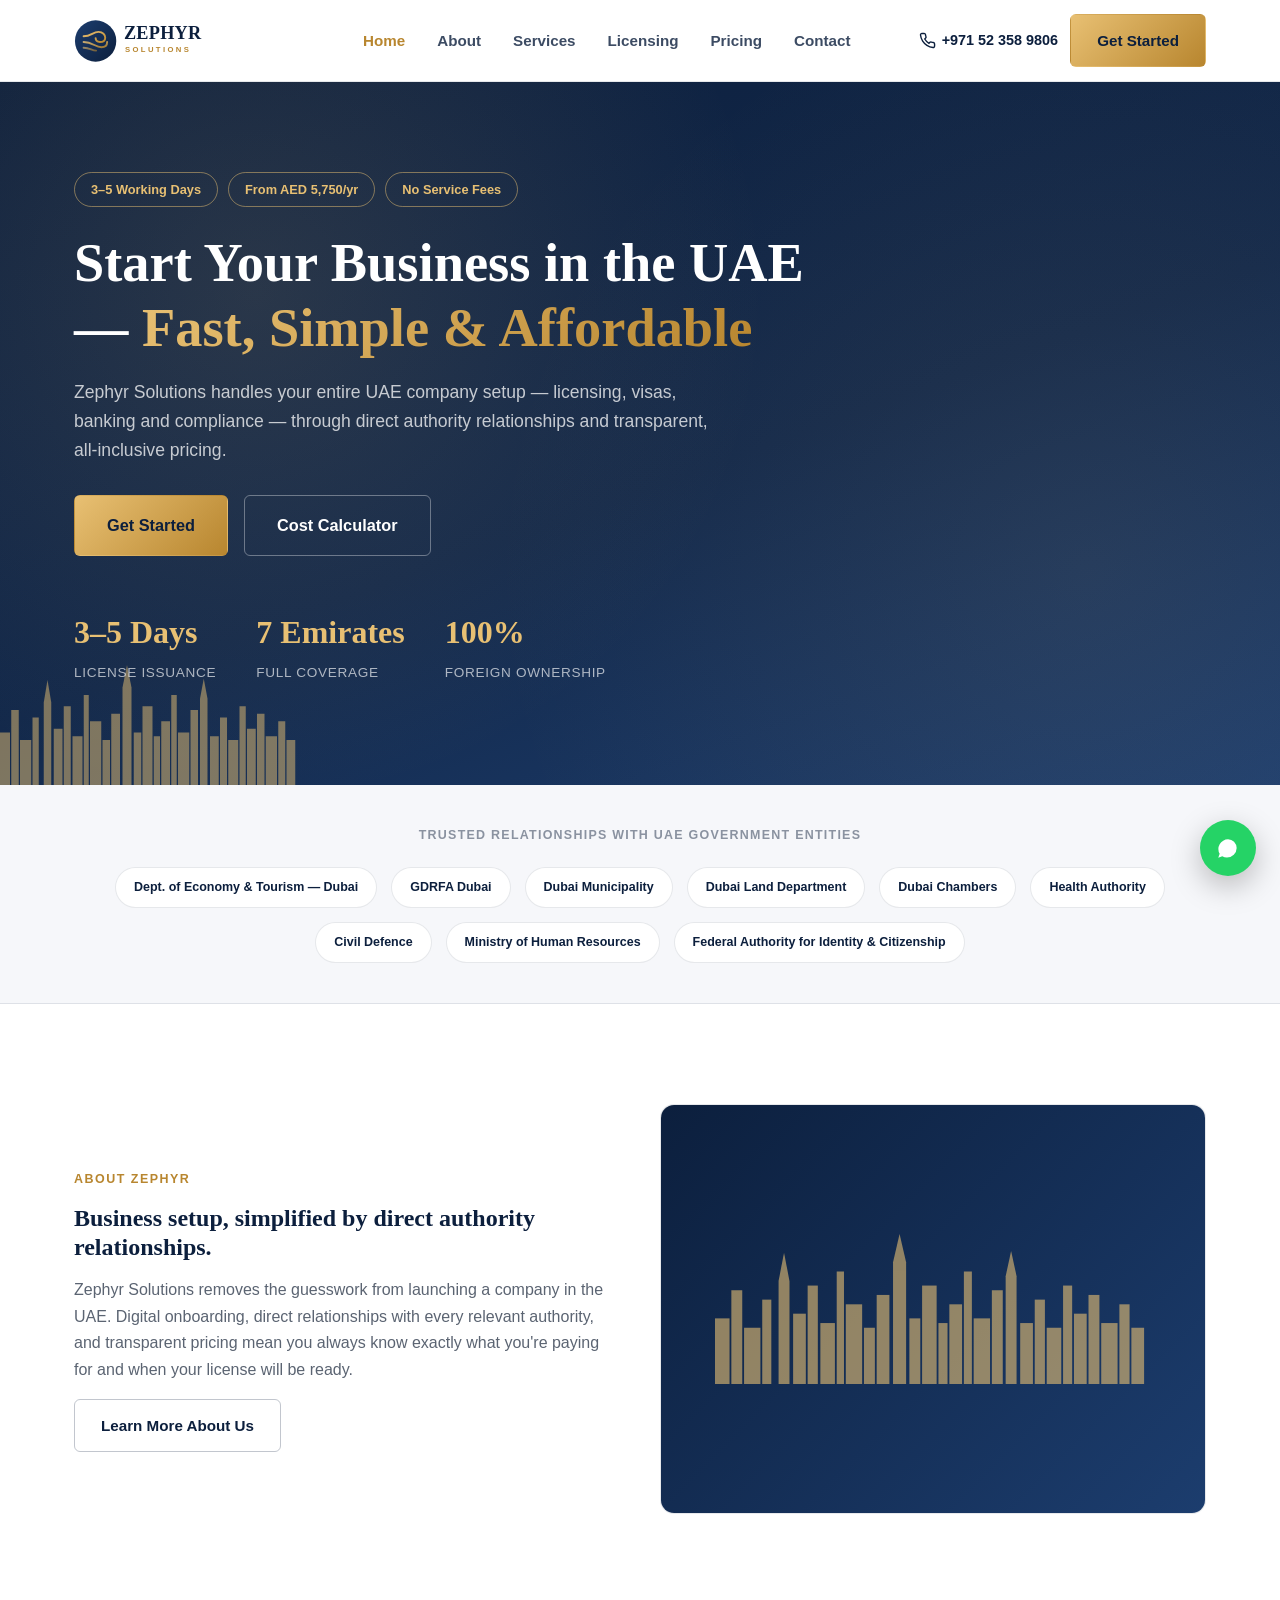
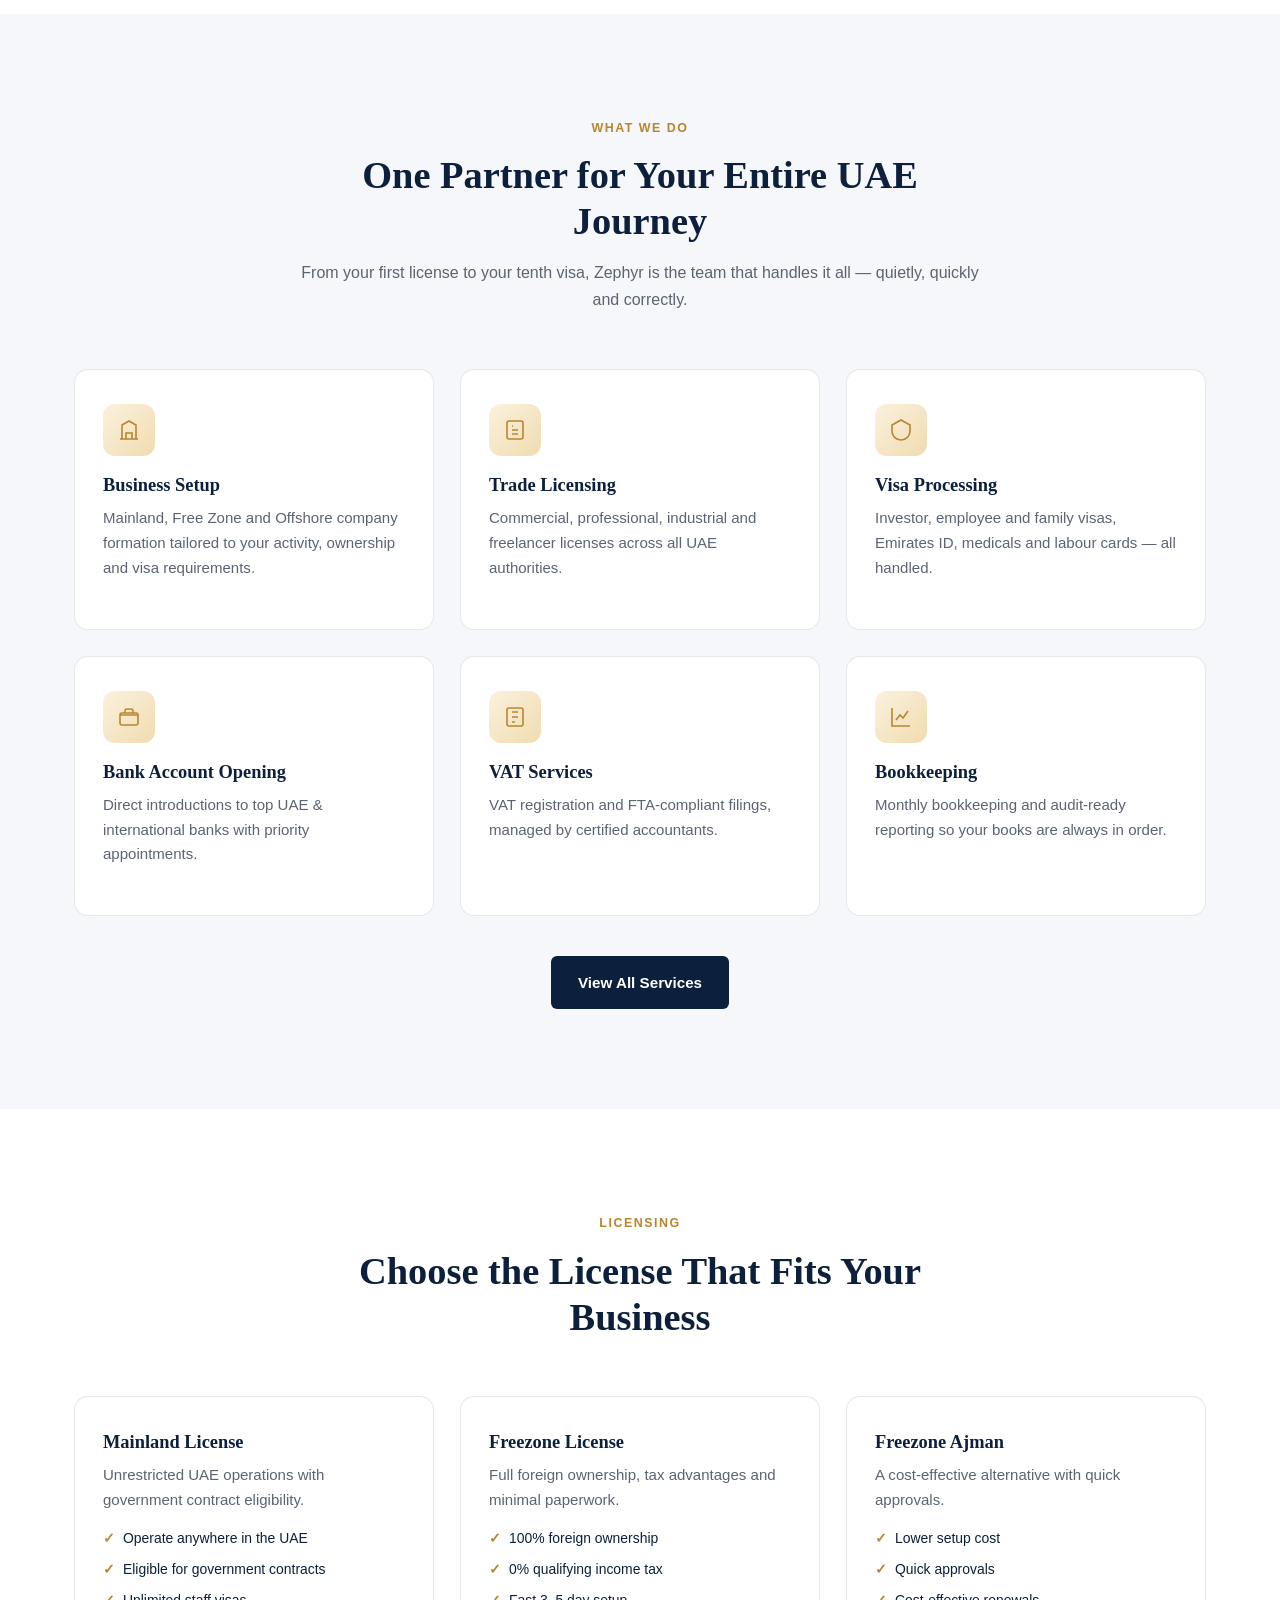
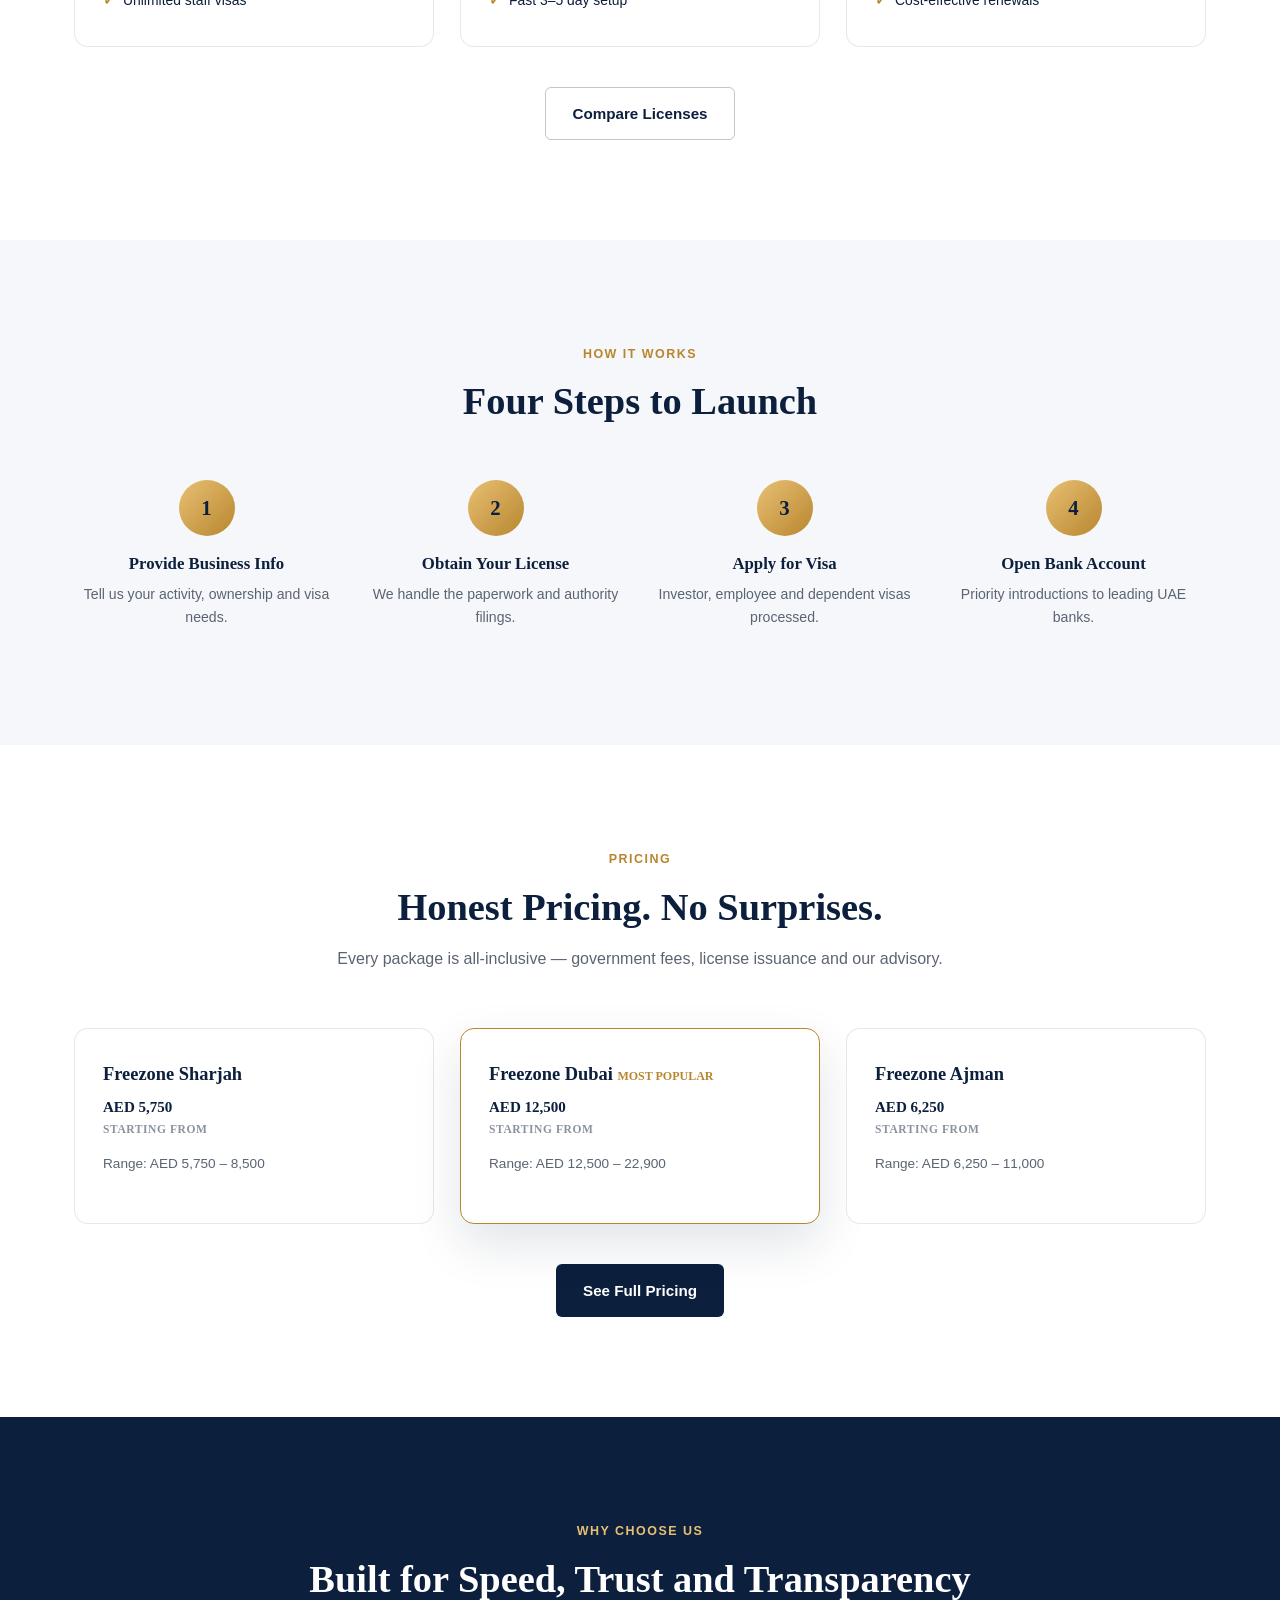
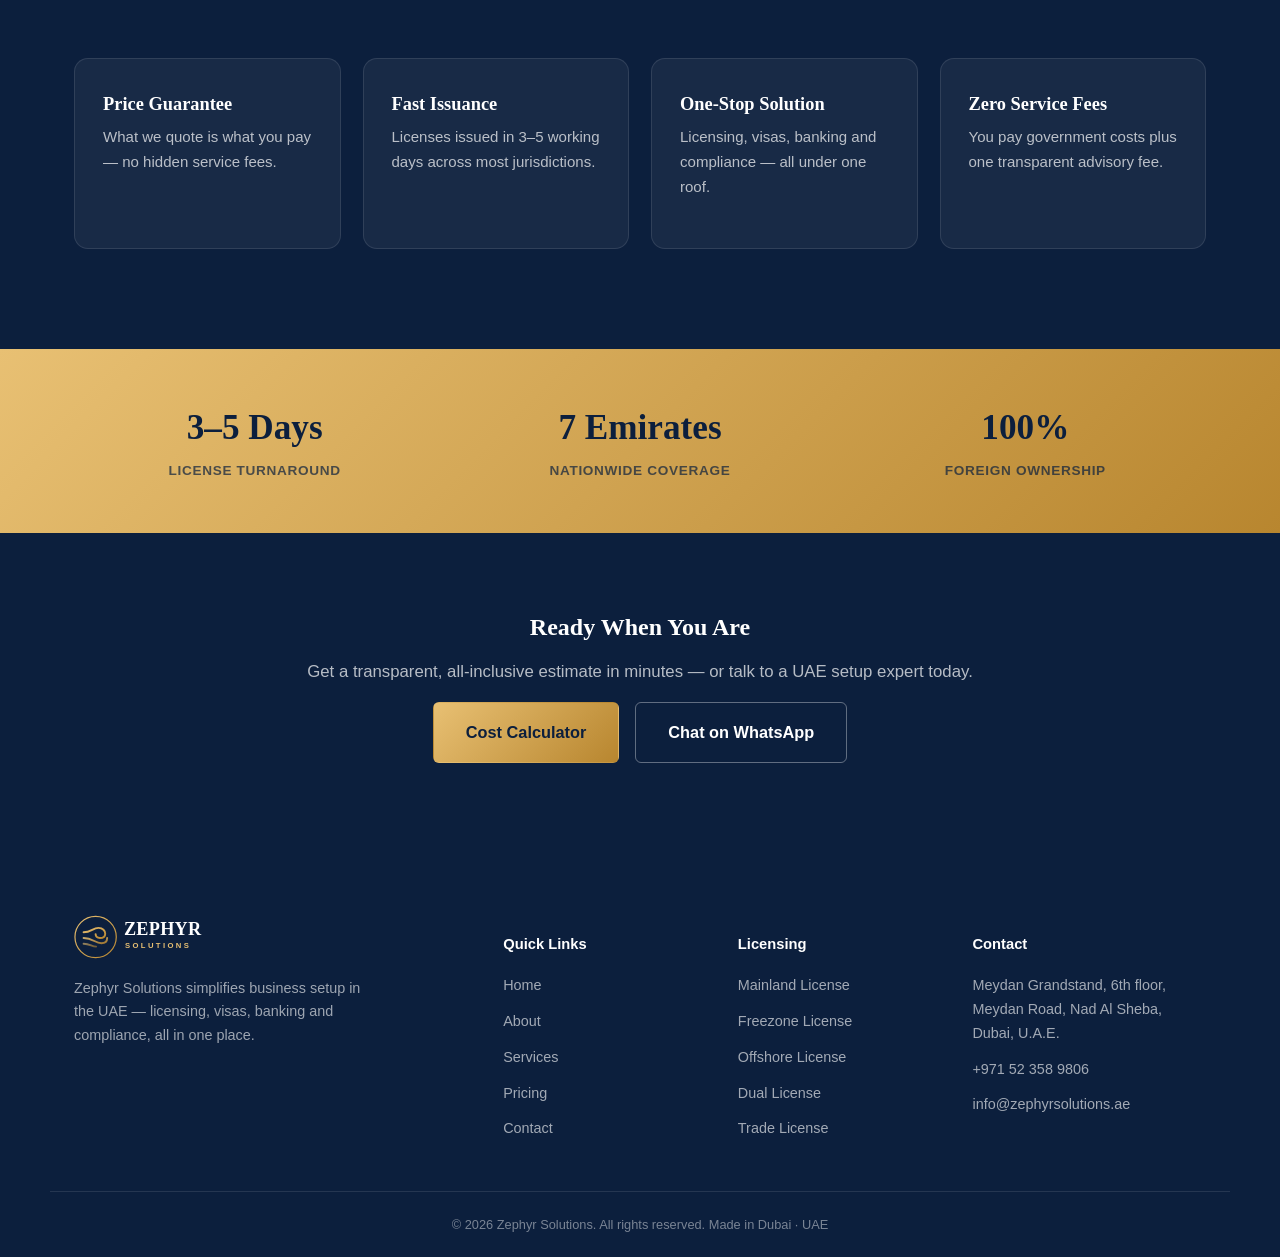
==== index.html @ b90a2574 "Initial Zephyr Solutions site" ====
<!DOCTYPE html>
<html lang="en">
<head>
<meta charset="UTF-8">
<meta name="viewport" content="width=device-width, initial-scale=1.0">
<title>Zephyr Solutions | Start Your Business in the UAE</title>
<meta name="description" content="Start your business in the UAE with Zephyr Solutions. Company formation, licensing, visas, banking and compliance — fast, transparent and fully managed.">
<link rel="icon" type="image/svg+xml" href="assets/img/icon-mark.svg">
<link rel="stylesheet" href="css/style.css">
</head>
<body>

<header class="site-header" id="header">
  <div class="container header-inner">
    <a href="index.html" class="brand"><img src="assets/img/logo-horizontal.svg" alt="Zephyr Solutions" class="brand-logo"></a>
    <nav class="main-nav" id="mainNav">
      <a href="index.html" class="active">Home</a>
      <a href="about.html">About</a>
      <a href="services.html">Services</a>
      <a href="licensing.html">Licensing</a>
      <a href="pricing.html">Pricing</a>
      <a href="contact.html">Contact</a>
    </nav>
    <div class="header-actions">
      <a href="tel:+971523589806" class="header-call">
        <svg viewBox="0 0 24 24" fill="none" stroke="currentColor" stroke-width="2"><path d="M22 16.92v3a2 2 0 0 1-2.18 2 19.79 19.79 0 0 1-8.63-3.07 19.5 19.5 0 0 1-6-6 19.79 19.79 0 0 1-3.07-8.67A2 2 0 0 1 4.11 2h3a2 2 0 0 1 2 1.72c.127.96.361 1.903.7 2.81a2 2 0 0 1-.45 2.11L8.09 9.91a16 16 0 0 0 6 6l1.27-1.27a2 2 0 0 1 2.11-.45c.907.339 1.85.573 2.81.7A2 2 0 0 1 22 16.92z"/></svg>
        <span>+971 52 358 9806</span>
      </a>
      <a href="contact.html" class="btn btn-gold">Get Started</a>
      <button class="nav-toggle" id="navToggle" aria-label="Toggle menu" aria-expanded="false"><span></span><span></span><span></span></button>
    </div>
  </div>
</header>

<main>
  <!-- HERO -->
  <section class="page-hero">
    <img src="assets/img/skyline.svg" class="skyline" alt="">
    <div class="container hero-inner">
      <div class="hero-badges">
        <span class="pill">3–5 Working Days</span>
        <span class="pill">From AED 5,750/yr</span>
        <span class="pill">No Service Fees</span>
      </div>
      <h1>Start Your Business in the UAE — <span class="accent-text">Fast, Simple &amp; Affordable</span></h1>
      <p class="hero-sub">Zephyr Solutions handles your entire UAE company setup — licensing, visas, banking and compliance — through direct authority relationships and transparent, all-inclusive pricing.</p>
      <div class="hero-cta">
        <a href="contact.html" class="btn btn-gold btn-lg">Get Started</a>
        <a href="pricing.html" class="btn btn-outline-light btn-lg">Cost Calculator</a>
      </div>
      <div class="hero-stats">
        <div class="hero-stat"><strong>3–5 Days</strong><span>License Issuance</span></div>
        <div class="hero-stat"><strong>7 Emirates</strong><span>Full Coverage</span></div>
        <div class="hero-stat"><strong>100%</strong><span>Foreign Ownership</span></div>
      </div>
    </div>
  </section>

  <!-- PARTNER STRIP -->
  <section class="partner-strip">
    <div class="container">
      <p class="strip-label">Trusted relationships with UAE government entities</p>
      <div class="partner-grid">
        <span class="partner-badge">Dept. of Economy &amp; Tourism — Dubai</span>
        <span class="partner-badge">GDRFA Dubai</span>
        <span class="partner-badge">Dubai Municipality</span>
        <span class="partner-badge">Dubai Land Department</span>
        <span class="partner-badge">Dubai Chambers</span>
        <span class="partner-badge">Health Authority</span>
        <span class="partner-badge">Civil Defence</span>
        <span class="partner-badge">Ministry of Human Resources</span>
        <span class="partner-badge">Federal Authority for Identity &amp; Citizenship</span>
      </div>
    </div>
  </section>

  <!-- ABOUT TEASER -->
  <section class="section">
    <div class="container grid-2">
      <div class="reveal">
        <span class="eyebrow">About Zephyr</span>
        <h2>Business setup, simplified by direct authority relationships.</h2>
        <p>Zephyr Solutions removes the guesswork from launching a company in the UAE. Digital onboarding, direct relationships with every relevant authority, and transparent pricing mean you always know exactly what you're paying for and when your license will be ready.</p>
        <a href="about.html" class="btn btn-outline">Learn More About Us</a>
      </div>
      <div class="reveal">
        <div class="card" style="padding:0; overflow:hidden;">
          <div style="aspect-ratio:4/3; background:linear-gradient(135deg, var(--navy), var(--navy-light)); display:flex; align-items:center; justify-content:center;">
            <img src="assets/img/skyline.svg" alt="" style="width:80%; opacity:0.6;">
          </div>
        </div>
      </div>
    </div>
  </section>

  <!-- SERVICES TEASER -->
  <section class="section section--tint">
    <div class="container">
      <div class="section-head">
        <span class="eyebrow">What We Do</span>
        <h2>One Partner for Your Entire UAE Journey</h2>
        <p>From your first license to your tenth visa, Zephyr is the team that handles it all — quietly, quickly and correctly.</p>
      </div>
      <div class="grid-3">
        <div class="card reveal">
          <div class="card-icon"><svg viewBox="0 0 24 24" fill="none" stroke="currentColor" stroke-width="1.6"><path d="M3 21h18M5 21V7l7-4 7 4v14M9 21v-6h6v6"/></svg></div>
          <h3>Business Setup</h3>
          <p>Mainland, Free Zone and Offshore company formation tailored to your activity, ownership and visa requirements.</p>
        </div>
        <div class="card reveal">
          <div class="card-icon"><svg viewBox="0 0 24 24" fill="none" stroke="currentColor" stroke-width="1.6"><path d="M9 12h6M9 16h6M9 8h1"/><rect x="4" y="3" width="16" height="18" rx="2"/></svg></div>
          <h3>Trade Licensing</h3>
          <p>Commercial, professional, industrial and freelancer licenses across all UAE authorities.</p>
        </div>
        <div class="card reveal">
          <div class="card-icon"><svg viewBox="0 0 24 24" fill="none" stroke="currentColor" stroke-width="1.6"><path d="M12 2 3 7v6c0 5 4 9 9 9s9-4 9-9V7Z"/></svg></div>
          <h3>Visa Processing</h3>
          <p>Investor, employee and family visas, Emirates ID, medicals and labour cards — all handled.</p>
        </div>
        <div class="card reveal">
          <div class="card-icon"><svg viewBox="0 0 24 24" fill="none" stroke="currentColor" stroke-width="1.6"><rect x="3" y="8" width="18" height="12" rx="2"/><path d="M3 10h18M8 8V6a2 2 0 0 1 2-2h4a2 2 0 0 1 2 2v2"/></svg></div>
          <h3>Bank Account Opening</h3>
          <p>Direct introductions to top UAE &amp; international banks with priority appointments.</p>
        </div>
        <div class="card reveal">
          <div class="card-icon"><svg viewBox="0 0 24 24" fill="none" stroke="currentColor" stroke-width="1.6"><path d="M9 7h6M9 12h6M9 17h3"/><rect x="4" y="3" width="16" height="18" rx="2"/></svg></div>
          <h3>VAT Services</h3>
          <p>VAT registration and FTA-compliant filings, managed by certified accountants.</p>
        </div>
        <div class="card reveal">
          <div class="card-icon"><svg viewBox="0 0 24 24" fill="none" stroke="currentColor" stroke-width="1.6"><path d="M3 3v18h18M7 15l4-5 3 3 5-7"/></svg></div>
          <h3>Bookkeeping</h3>
          <p>Monthly bookkeeping and audit-ready reporting so your books are always in order.</p>
        </div>
      </div>
      <div style="text-align:center; margin-top:40px;">
        <a href="services.html" class="btn btn-primary">View All Services</a>
      </div>
    </div>
  </section>

  <!-- LICENSING TEASER -->
  <section class="section">
    <div class="container">
      <div class="section-head">
        <span class="eyebrow">Licensing</span>
        <h2>Choose the License That Fits Your Business</h2>
      </div>
      <div class="grid-3">
        <div class="card reveal">
          <h3>Mainland License</h3>
          <p>Unrestricted UAE operations with government contract eligibility.</p>
          <ul>
            <li>Operate anywhere in the UAE</li>
            <li>Eligible for government contracts</li>
            <li>Unlimited staff visas</li>
          </ul>
        </div>
        <div class="card reveal">
          <h3>Freezone License</h3>
          <p>Full foreign ownership, tax advantages and minimal paperwork.</p>
          <ul>
            <li>100% foreign ownership</li>
            <li>0% qualifying income tax</li>
            <li>Fast 3–5 day setup</li>
          </ul>
        </div>
        <div class="card reveal">
          <h3>Freezone Ajman</h3>
          <p>A cost-effective alternative with quick approvals.</p>
          <ul>
            <li>Lower setup cost</li>
            <li>Quick approvals</li>
            <li>Cost-effective renewals</li>
          </ul>
        </div>
      </div>
      <div style="text-align:center; margin-top:40px;">
        <a href="licensing.html" class="btn btn-outline">Compare Licenses</a>
      </div>
    </div>
  </section>

  <!-- PROCESS -->
  <section class="section section--tint">
    <div class="container">
      <div class="section-head">
        <span class="eyebrow">How It Works</span>
        <h2>Four Steps to Launch</h2>
      </div>
      <div class="steps">
        <div class="step reveal">
          <div class="step-num">1</div>
          <h3>Provide Business Info</h3>
          <p>Tell us your activity, ownership and visa needs.</p>
        </div>
        <div class="step reveal">
          <div class="step-num">2</div>
          <h3>Obtain Your License</h3>
          <p>We handle the paperwork and authority filings.</p>
        </div>
        <div class="step reveal">
          <div class="step-num">3</div>
          <h3>Apply for Visa</h3>
          <p>Investor, employee and dependent visas processed.</p>
        </div>
        <div class="step reveal">
          <div class="step-num">4</div>
          <h3>Open Bank Account</h3>
          <p>Priority introductions to leading UAE banks.</p>
        </div>
      </div>
    </div>
  </section>

  <!-- PRICING TEASER -->
  <section class="section">
    <div class="container">
      <div class="section-head">
        <span class="eyebrow">Pricing</span>
        <h2>Honest Pricing. No Surprises.</h2>
        <p>Every package is all-inclusive — government fees, license issuance and our advisory.</p>
      </div>
      <div class="grid-3">
        <div class="card reveal">
          <h3>Freezone Sharjah</h3>
          <p class="price">AED 5,750<span>Starting From</span></p>
          <p style="font-size:0.85rem;">Range: AED 5,750 – 8,500</p>
        </div>
        <div class="card reveal" style="border-color: var(--gold); box-shadow: var(--shadow);">
          <h3>Freezone Dubai <span style="color:var(--gold); font-size:0.75rem; font-weight:800;">MOST POPULAR</span></h3>
          <p class="price">AED 12,500<span>Starting From</span></p>
          <p style="font-size:0.85rem;">Range: AED 12,500 – 22,900</p>
        </div>
        <div class="card reveal">
          <h3>Freezone Ajman</h3>
          <p class="price">AED 6,250<span>Starting From</span></p>
          <p style="font-size:0.85rem;">Range: AED 6,250 – 11,000</p>
        </div>
      </div>
      <div style="text-align:center; margin-top:40px;">
        <a href="pricing.html" class="btn btn-primary">See Full Pricing</a>
      </div>
    </div>
  </section>

  <!-- WHY CHOOSE US -->
  <section class="section section--navy">
    <div class="container">
      <div class="section-head">
        <span class="eyebrow">Why Choose Us</span>
        <h2>Built for Speed, Trust and Transparency</h2>
      </div>
      <div class="grid-4">
        <div class="card reveal" style="background: rgba(255,255,255,0.05); border-color: rgba(255,255,255,0.1);">
          <h3 style="color:#fff;">Price Guarantee</h3>
          <p>What we quote is what you pay — no hidden service fees.</p>
        </div>
        <div class="card reveal" style="background: rgba(255,255,255,0.05); border-color: rgba(255,255,255,0.1);">
          <h3 style="color:#fff;">Fast Issuance</h3>
          <p>Licenses issued in 3–5 working days across most jurisdictions.</p>
        </div>
        <div class="card reveal" style="background: rgba(255,255,255,0.05); border-color: rgba(255,255,255,0.1);">
          <h3 style="color:#fff;">One-Stop Solution</h3>
          <p>Licensing, visas, banking and compliance — all under one roof.</p>
        </div>
        <div class="card reveal" style="background: rgba(255,255,255,0.05); border-color: rgba(255,255,255,0.1);">
          <h3 style="color:#fff;">Zero Service Fees</h3>
          <p>You pay government costs plus one transparent advisory fee.</p>
        </div>
      </div>
    </div>
  </section>

  <!-- STATS BANNER -->
  <section class="stats-banner">
    <div class="container stats-grid">
      <div><strong>3–5 Days</strong><span>License Turnaround</span></div>
      <div><strong>7 Emirates</strong><span>Nationwide Coverage</span></div>
      <div><strong>100%</strong><span>Foreign Ownership</span></div>
    </div>
  </section>

  <!-- CTA -->
  <section class="cta-banner">
    <div class="container reveal">
      <h2>Ready When You Are</h2>
      <p>Get a transparent, all-inclusive estimate in minutes — or talk to a UAE setup expert today.</p>
      <div class="hero-cta">
        <a href="pricing.html" class="btn btn-gold btn-lg">Cost Calculator</a>
        <a href="https://wa.me/971523589806" target="_blank" rel="noopener" class="btn btn-outline-light btn-lg">Chat on WhatsApp</a>
      </div>
    </div>
  </section>
</main>

<footer class="site-footer">
  <div class="container footer-grid">
    <div class="footer-brand">
      <img src="assets/img/logo-horizontal-light.svg" alt="Zephyr Solutions" class="brand-logo">
      <p>Zephyr Solutions simplifies business setup in the UAE — licensing, visas, banking and compliance, all in one place.</p>
    </div>
    <div class="footer-links">
      <h4>Quick Links</h4>
      <a href="index.html">Home</a>
      <a href="about.html">About</a>
      <a href="services.html">Services</a>
      <a href="pricing.html">Pricing</a>
      <a href="contact.html">Contact</a>
    </div>
    <div class="footer-licensing">
      <h4>Licensing</h4>
      <a href="licensing.html">Mainland License</a>
      <a href="licensing.html">Freezone License</a>
      <a href="licensing.html">Offshore License</a>
      <a href="licensing.html">Dual License</a>
      <a href="licensing.html">Trade License</a>
    </div>
    <div class="footer-contact">
      <h4>Contact</h4>
      <span>Meydan Grandstand, 6th floor, Meydan Road, Nad Al Sheba, Dubai, U.A.E.</span>
      <a href="tel:+971523589806">+971 52 358 9806</a>
      <a href="mailto:info@zephyrsolutions.ae">info@zephyrsolutions.ae</a>
    </div>
  </div>
  <div class="container footer-bottom">
    <span>&copy; <span id="year"></span> Zephyr Solutions. All rights reserved. Made in Dubai · UAE</span>
  </div>
</footer>

<a href="https://wa.me/971523589806" target="_blank" rel="noopener" class="whatsapp-fab" aria-label="Chat on WhatsApp">
  <svg width="26" height="26" viewBox="0 0 24 24" fill="currentColor"><path d="M17.6 6.32A8.86 8.86 0 0 0 12.05 4a8.94 8.94 0 0 0-7.75 13.4L3 21l3.72-1.28a8.9 8.9 0 0 0 4.32 1.1h.01A8.94 8.94 0 0 0 20 12.02a8.86 8.86 0 0 0-2.4-5.7Z"/></svg>
</a>

<script src="js/main.js"></script>
</body>
</html>
---- css/style.css ----
/* ===================== VARIABLES ===================== */
:root {
  --navy: #0c1f3d;
  --navy-2: #13294b;
  --navy-light: #1c3d6e;
  --white: #ffffff;
  --off-white: #f6f7fa;
  --grey: #5b6472;
  --grey-light: #8a92a0;
  --gold: #b8862f;
  --gold-light: #e8c073;
  --gold-grad: linear-gradient(135deg, var(--gold-light), var(--gold));
  --border: rgba(12,31,61,0.1);
  --radius: 14px;
  --radius-sm: 8px;
  --shadow: 0 20px 50px rgba(12,31,61,0.12);
  --container: 1180px;
  --font-head: Georgia, 'Times New Roman', serif;
  --font-body: 'Segoe UI', Arial, sans-serif;
}

* { box-sizing: border-box; }
html { scroll-behavior: smooth; }
body {
  margin: 0;
  background: var(--white);
  color: var(--navy);
  font-family: var(--font-body);
  line-height: 1.65;
  -webkit-font-smoothing: antialiased;
}
img { max-width: 100%; display: block; }
a { text-decoration: none; color: inherit; }
ul { list-style: none; margin: 0; padding: 0; }
h1, h2, h3 { font-family: var(--font-head); font-weight: 700; line-height: 1.2; margin: 0 0 16px; color: var(--navy); }
p { margin: 0 0 16px; color: var(--grey); }

.container { max-width: var(--container); margin: 0 auto; padding: 0 24px; }

/* ===================== BUTTONS ===================== */
.btn {
  display: inline-flex; align-items: center; gap: 8px; justify-content: center;
  padding: 13px 26px; border-radius: 6px; font-weight: 700; font-size: 0.95rem;
  border: 1px solid transparent; cursor: pointer;
  transition: transform 0.2s ease, box-shadow 0.2s ease, background 0.2s ease, color 0.2s ease;
  white-space: nowrap;
}
.btn-primary { background: var(--navy); color: var(--white); }
.btn-primary:hover { background: var(--navy-light); transform: translateY(-2px); box-shadow: 0 10px 24px rgba(12,31,61,0.3); }
.btn-gold { background: var(--gold-grad); color: var(--navy); }
.btn-gold:hover { transform: translateY(-2px); box-shadow: 0 10px 24px rgba(184,134,47,0.35); }
.btn-outline { background: transparent; color: var(--navy); border-color: rgba(12,31,61,0.25); }
.btn-outline:hover { border-color: var(--navy); transform: translateY(-2px); }
.btn-outline-light { background: transparent; color: var(--white); border-color: rgba(255,255,255,0.35); }
.btn-outline-light:hover { border-color: var(--gold-light); color: var(--gold-light); }
.btn-lg { padding: 16px 32px; font-size: 1.02rem; }
.btn-block { width: 100%; }

/* ===================== HEADER ===================== */
.site-header {
  position: sticky; top: 0; z-index: 100;
  background: rgba(255,255,255,0.96);
  backdrop-filter: blur(10px);
  border-bottom: 1px solid var(--border);
}
.header-inner { display: flex; align-items: center; justify-content: space-between; padding: 14px 24px; gap: 20px; }
.brand-logo { height: 48px; width: auto; }
.main-nav { display: flex; gap: 28px; flex: 1; justify-content: center; }
.main-nav a { color: var(--navy); font-weight: 600; font-size: 0.95rem; opacity: 0.8; padding: 6px 2px; }
.main-nav a:hover, .main-nav a.active { opacity: 1; color: var(--gold); }
.header-actions { display: flex; align-items: center; gap: 12px; }
.header-call { color: var(--navy); font-weight: 700; font-size: 0.9rem; display: flex; align-items: center; gap: 6px; }
.header-call svg { width: 17px; height: 17px; }

.nav-toggle {
  display: none; flex-direction: column; justify-content: center; gap: 5px;
  width: 40px; height: 40px; background: transparent; border: 1px solid rgba(12,31,61,0.2);
  border-radius: 8px; cursor: pointer;
}
.nav-toggle span { display: block; width: 18px; height: 2px; margin: 0 auto; background: var(--navy); transition: transform 0.25s ease, opacity 0.25s ease; }
.nav-toggle.open span:nth-child(1) { transform: translateY(7px) rotate(45deg); }
.nav-toggle.open span:nth-child(2) { opacity: 0; }
.nav-toggle.open span:nth-child(3) { transform: translateY(-7px) rotate(-45deg); }

/* ===================== HERO ===================== */
.page-hero {
  position: relative;
  background: linear-gradient(160deg, var(--navy) 0%, var(--navy-2) 55%, var(--navy-light) 100%);
  color: var(--white);
  overflow: hidden;
  padding: 90px 0 100px;
}
.page-hero::before {
  content: "";
  position: absolute; inset: 0;
  background-image: radial-gradient(circle at 20% 30%, rgba(232,192,115,0.12), transparent 45%),
                     radial-gradient(circle at 85% 70%, rgba(232,192,115,0.08), transparent 50%);
}
.skyline { position: absolute; bottom: 0; left: 0; right: 0; height: 120px; opacity: 0.5; z-index: 1; }
.hero-inner { position: relative; z-index: 2; }
.hero-badges { display: flex; gap: 10px; flex-wrap: wrap; margin-bottom: 24px; }
.pill { border: 1px solid rgba(232,192,115,0.5); color: var(--gold-light); padding: 6px 16px; border-radius: 999px; font-size: 0.8rem; font-weight: 700; }
.page-hero h1 { color: var(--white); font-size: clamp(2.2rem, 4.5vw, 3.4rem); max-width: 780px; }
.accent-text { background: var(--gold-grad); -webkit-background-clip: text; background-clip: text; color: transparent; }
.hero-sub { color: rgba(255,255,255,0.75); font-size: 1.1rem; max-width: 640px; margin-bottom: 30px; }
.hero-cta { display: flex; gap: 16px; flex-wrap: wrap; }
.hero-stats { display: flex; gap: 40px; margin-top: 50px; flex-wrap: wrap; }
.hero-stat strong { display: block; font-family: var(--font-head); font-size: 2rem; color: var(--gold-light); }
.hero-stat span { color: rgba(255,255,255,0.65); font-size: 0.85rem; text-transform: uppercase; letter-spacing: 0.05em; }
.page-hero.compact { padding: 60px 0 70px; }
.page-hero.compact h1 { font-size: clamp(1.9rem, 3.6vw, 2.6rem); }

/* ===================== PARTNER STRIP ===================== */
.partner-strip { background: var(--off-white); padding: 40px 0; border-bottom: 1px solid var(--border); }
.partner-strip .strip-label { text-align: center; color: var(--grey-light); font-size: 0.78rem; font-weight: 700; letter-spacing: 0.1em; text-transform: uppercase; margin-bottom: 22px; }
.partner-grid { display: flex; flex-wrap: wrap; justify-content: center; gap: 14px; }
.partner-badge {
  border: 1px solid var(--border); border-radius: 999px; padding: 9px 18px;
  font-size: 0.78rem; font-weight: 700; color: var(--navy); background: var(--white);
}

/* ===================== SECTIONS ===================== */
.section { padding: 100px 0; }
.section--tint { background: var(--off-white); }
.section--navy { background: var(--navy); color: var(--white); }
.section--navy p { color: rgba(255,255,255,0.7); }
.section--navy h2 { color: var(--white); }
.section-head { max-width: 680px; margin: 0 auto 56px; text-align: center; }
.eyebrow { display: inline-block; color: var(--gold); font-weight: 800; letter-spacing: 0.12em; text-transform: uppercase; font-size: 0.78rem; margin-bottom: 14px; }
.section--navy .eyebrow { color: var(--gold-light); }
.section-head h2 { font-size: clamp(1.8rem, 3.3vw, 2.4rem); }

/* ===================== CARDS / GRIDS ===================== */
.grid-3 { display: grid; grid-template-columns: repeat(3, 1fr); gap: 26px; }
.grid-2 { display: grid; grid-template-columns: 1fr 1fr; gap: 40px; align-items: center; }
.grid-4 { display: grid; grid-template-columns: repeat(4, 1fr); gap: 22px; }

.card {
  background: var(--white); border: 1px solid var(--border); border-radius: var(--radius);
  padding: 34px 28px; transition: transform 0.25s ease, box-shadow 0.25s ease;
}
.card:hover { transform: translateY(-6px); box-shadow: var(--shadow); }
.card-icon {
  width: 52px; height: 52px; border-radius: 12px;
  background: linear-gradient(135deg, #fbf1de, #f0dcb0);
  display: flex; align-items: center; justify-content: center; margin-bottom: 18px;
}
.card-icon svg { width: 24px; height: 24px; color: var(--gold); }
.card h3 { font-size: 1.15rem; margin-bottom: 10px; }
.card p { font-size: 0.94rem; margin-bottom: 14px; }
.card ul { display: flex; flex-direction: column; gap: 8px; }
.card ul li { font-size: 0.87rem; color: var(--navy); display: flex; gap: 8px; align-items: flex-start; }
.card ul li::before { content: "✓"; color: var(--gold); font-weight: 700; flex-shrink: 0; }

/* ===================== PROCESS STEPS ===================== */
.steps { display: grid; grid-template-columns: repeat(4, 1fr); gap: 24px; counter-reset: step; }
.step { text-align: center; position: relative; }
.step-num {
  width: 56px; height: 56px; border-radius: 50%; background: var(--gold-grad); color: var(--navy);
  font-family: var(--font-head); font-weight: 700; font-size: 1.3rem;
  display: flex; align-items: center; justify-content: center; margin: 0 auto 18px;
}
.step h3 { font-size: 1.05rem; margin-bottom: 8px; }
.step p { font-size: 0.88rem; }

/* ===================== LICENSING COMPARISON ===================== */
.compare-table { width: 100%; border-collapse: collapse; background: var(--white); border-radius: var(--radius); overflow: hidden; box-shadow: var(--shadow); }
.compare-table th, .compare-table td { padding: 16px 20px; text-align: left; border-bottom: 1px solid var(--border); font-size: 0.92rem; }
.compare-table th { background: var(--navy); color: var(--white); font-family: var(--font-head); font-weight: 700; }
.compare-table td:first-child { font-weight: 700; color: var(--navy); }
.compare-table tr:last-child td { border-bottom: none; }
.compare-table td:not(:first-child) { text-align: center; }

/* ===================== PRICING ===================== */
.pricing-grid { display: grid; grid-template-columns: repeat(4, 1fr); gap: 22px; }
.price-card { background: var(--white); border: 1px solid var(--border); border-radius: var(--radius); padding: 32px 24px; position: relative; display: flex; flex-direction: column; }
.price-card--featured { border-color: var(--gold); box-shadow: var(--shadow); transform: scale(1.02); }
.price-tag { position: absolute; top: -14px; left: 24px; background: var(--gold-grad); color: var(--navy); font-size: 0.72rem; font-weight: 800; padding: 5px 14px; border-radius: 999px; }
.price-card h3 { font-size: 1.05rem; margin-bottom: 6px; }
.price { font-family: var(--font-head); font-size: 1.9rem; font-weight: 700; color: var(--navy); margin-bottom: 4px; }
.price span { display: block; font-size: 0.72rem; font-weight: 600; color: var(--grey-light); text-transform: uppercase; letter-spacing: 0.05em; }
.price-range { font-size: 0.78rem; color: var(--grey); margin-bottom: 20px; }
.price-card ul { margin-bottom: 24px; flex: 1; display: flex; flex-direction: column; gap: 9px; }
.price-card li { font-size: 0.86rem; color: var(--navy); display: flex; gap: 8px; }
.price-card li::before { content: "✓"; color: var(--gold); font-weight: 700; flex-shrink: 0; }
.pricing-note { text-align: center; font-size: 0.82rem; color: var(--grey-light); margin-top: 30px; }

/* ===================== STATS BANNER ===================== */
.stats-banner { background: var(--gold-grad); padding: 50px 0; }
.stats-grid { display: grid; grid-template-columns: repeat(3, 1fr); gap: 24px; text-align: center; }
.stats-grid strong { display: block; font-family: var(--font-head); font-size: 2.2rem; color: var(--navy); }
.stats-grid span { color: rgba(12,31,61,0.7); font-weight: 600; font-size: 0.85rem; text-transform: uppercase; letter-spacing: 0.05em; }

/* ===================== CTA BANNER ===================== */
.cta-banner { background: var(--navy); padding: 80px 0; text-align: center; color: var(--white); }
.cta-banner h2 { color: var(--white); }
.cta-banner p { color: rgba(255,255,255,0.7); font-size: 1.05rem; }
.cta-banner .hero-cta { justify-content: center; }

/* ===================== CONTACT ===================== */
.contact-grid { display: grid; grid-template-columns: 1fr 1fr; gap: 50px; }
.contact-list { margin: 26px 0; display: flex; flex-direction: column; gap: 16px; }
.contact-list li { display: flex; align-items: flex-start; gap: 14px; }
.contact-list svg { width: 22px; height: 22px; color: var(--gold); flex-shrink: 0; margin-top: 2px; }
.contact-list a, .contact-list strong { font-weight: 700; }
.map-embed { border-radius: var(--radius); overflow: hidden; border: 1px solid var(--border); }

.contact-form { background: var(--white); border: 1px solid var(--border); border-radius: var(--radius); padding: 34px; box-shadow: var(--shadow); }
.form-row { margin-bottom: 18px; }
.form-row label { display: block; font-weight: 700; font-size: 0.88rem; margin-bottom: 7px; }
.form-row input, .form-row select, .form-row textarea {
  width: 100%; padding: 12px 14px; border-radius: var(--radius-sm); border: 1px solid rgba(12,31,61,0.15);
  font-family: inherit; font-size: 0.95rem; background: var(--off-white); resize: vertical;
}
.form-row input:focus, .form-row select:focus, .form-row textarea:focus {
  outline: none; border-color: var(--gold); box-shadow: 0 0 0 3px rgba(184,134,47,0.15);
}
.form-note { font-size: 0.8rem; color: var(--grey-light); text-align: center; margin: 14px 0 0; }

/* ===================== FOOTER ===================== */
.site-footer { background: var(--navy); color: var(--white); padding-top: 70px; }
.footer-grid { display: grid; grid-template-columns: 2fr 1fr 1fr 1.2fr; gap: 40px; padding-bottom: 50px; border-bottom: 1px solid rgba(255,255,255,0.1); }
.footer-brand p { color: rgba(255,255,255,0.6); max-width: 300px; margin-top: 16px; font-size: 0.9rem; }
.footer-links, .footer-licensing, .footer-contact { display: flex; flex-direction: column; gap: 12px; }
.footer-links h4, .footer-licensing h4, .footer-contact h4 { color: var(--white); font-size: 0.92rem; margin-bottom: 6px; }
.footer-links a, .footer-licensing a, .footer-contact a, .footer-contact span { color: rgba(255,255,255,0.62); font-size: 0.9rem; }
.footer-links a:hover, .footer-licensing a:hover, .footer-contact a:hover { color: var(--gold-light); }
.footer-bottom { padding: 22px 24px; font-size: 0.8rem; color: rgba(255,255,255,0.45); text-align: center; }

/* ===================== WHATSAPP FAB ===================== */
.whatsapp-fab {
  position: fixed; bottom: 24px; right: 24px; width: 56px; height: 56px; border-radius: 50%;
  background: #25D366; color: #fff; display: flex; align-items: center; justify-content: center;
  box-shadow: 0 10px 30px rgba(0,0,0,0.25); z-index: 90; transition: transform 0.2s ease;
}
.whatsapp-fab:hover { transform: scale(1.08); }

/* ===================== SCROLL REVEAL ===================== */
.reveal { opacity: 0; transform: translateY(24px); transition: opacity 0.7s ease, transform 0.7s ease; }
.reveal.in-view { opacity: 1; transform: translateY(0); }

/* ===================== RESPONSIVE ===================== */
@media (max-width: 980px) {
  .grid-3, .grid-4, .pricing-grid { grid-template-columns: repeat(2, 1fr); }
  .steps { grid-template-columns: repeat(2, 1fr); }
  .price-card--featured { transform: none; }
  .grid-2, .contact-grid { grid-template-columns: 1fr; }
  .footer-grid { grid-template-columns: 1fr 1fr; }
  .stats-grid { grid-template-columns: repeat(3, 1fr); }
}

@media (max-width: 760px) {
  .main-nav { display: none; }
  .nav-toggle { display: flex; }
  .header-call span { display: none; }
  .grid-3, .grid-4, .pricing-grid, .steps { grid-template-columns: 1fr; }
  .footer-grid { grid-template-columns: 1fr; }
  .stats-grid { grid-template-columns: 1fr; gap: 30px; }
  .section { padding: 70px 0; }
  .compare-table { font-size: 0.8rem; }
  .compare-table th, .compare-table td { padding: 10px 8px; }

  .main-nav.open {
    display: flex; flex-direction: column; position: absolute; top: 100%; left: 0; right: 0;
    background: var(--white); padding: 20px 24px; gap: 18px; border-bottom: 1px solid var(--border);
    box-shadow: 0 20px 40px rgba(0,0,0,0.1);
  }
}
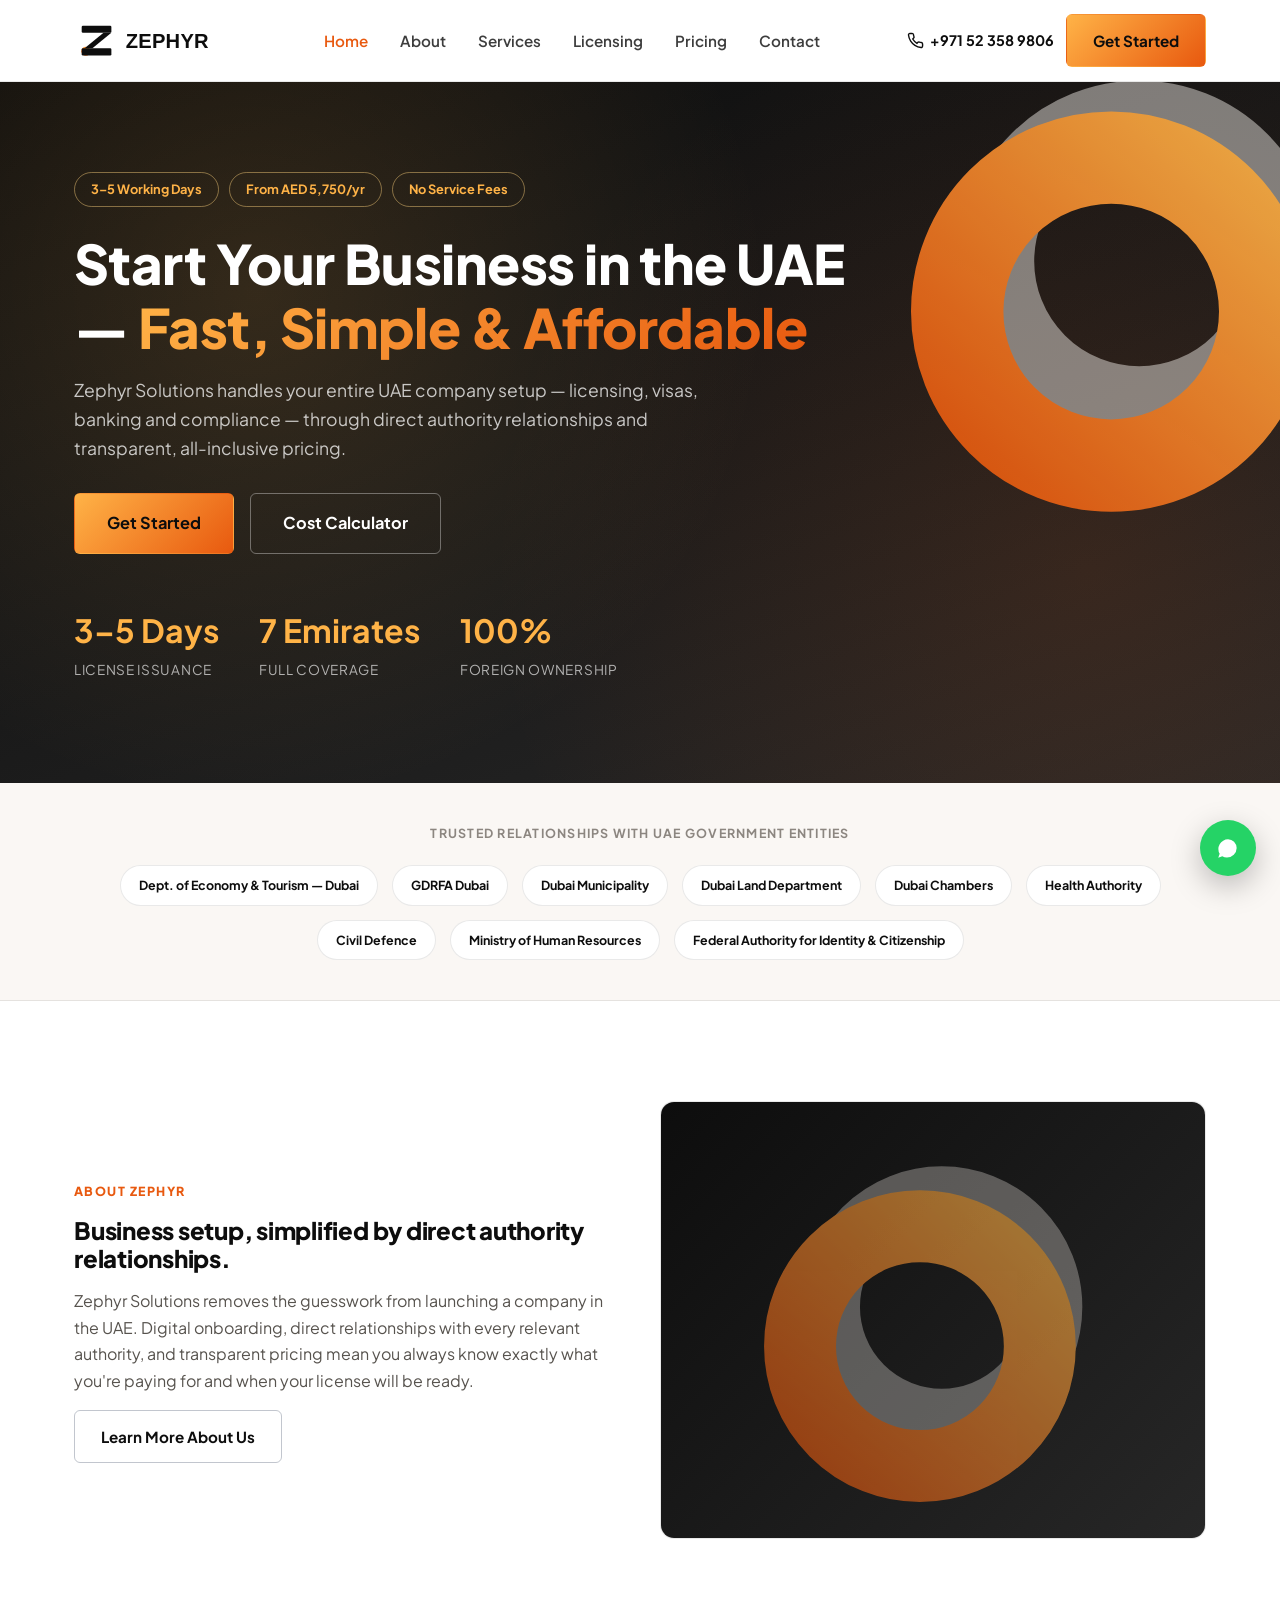
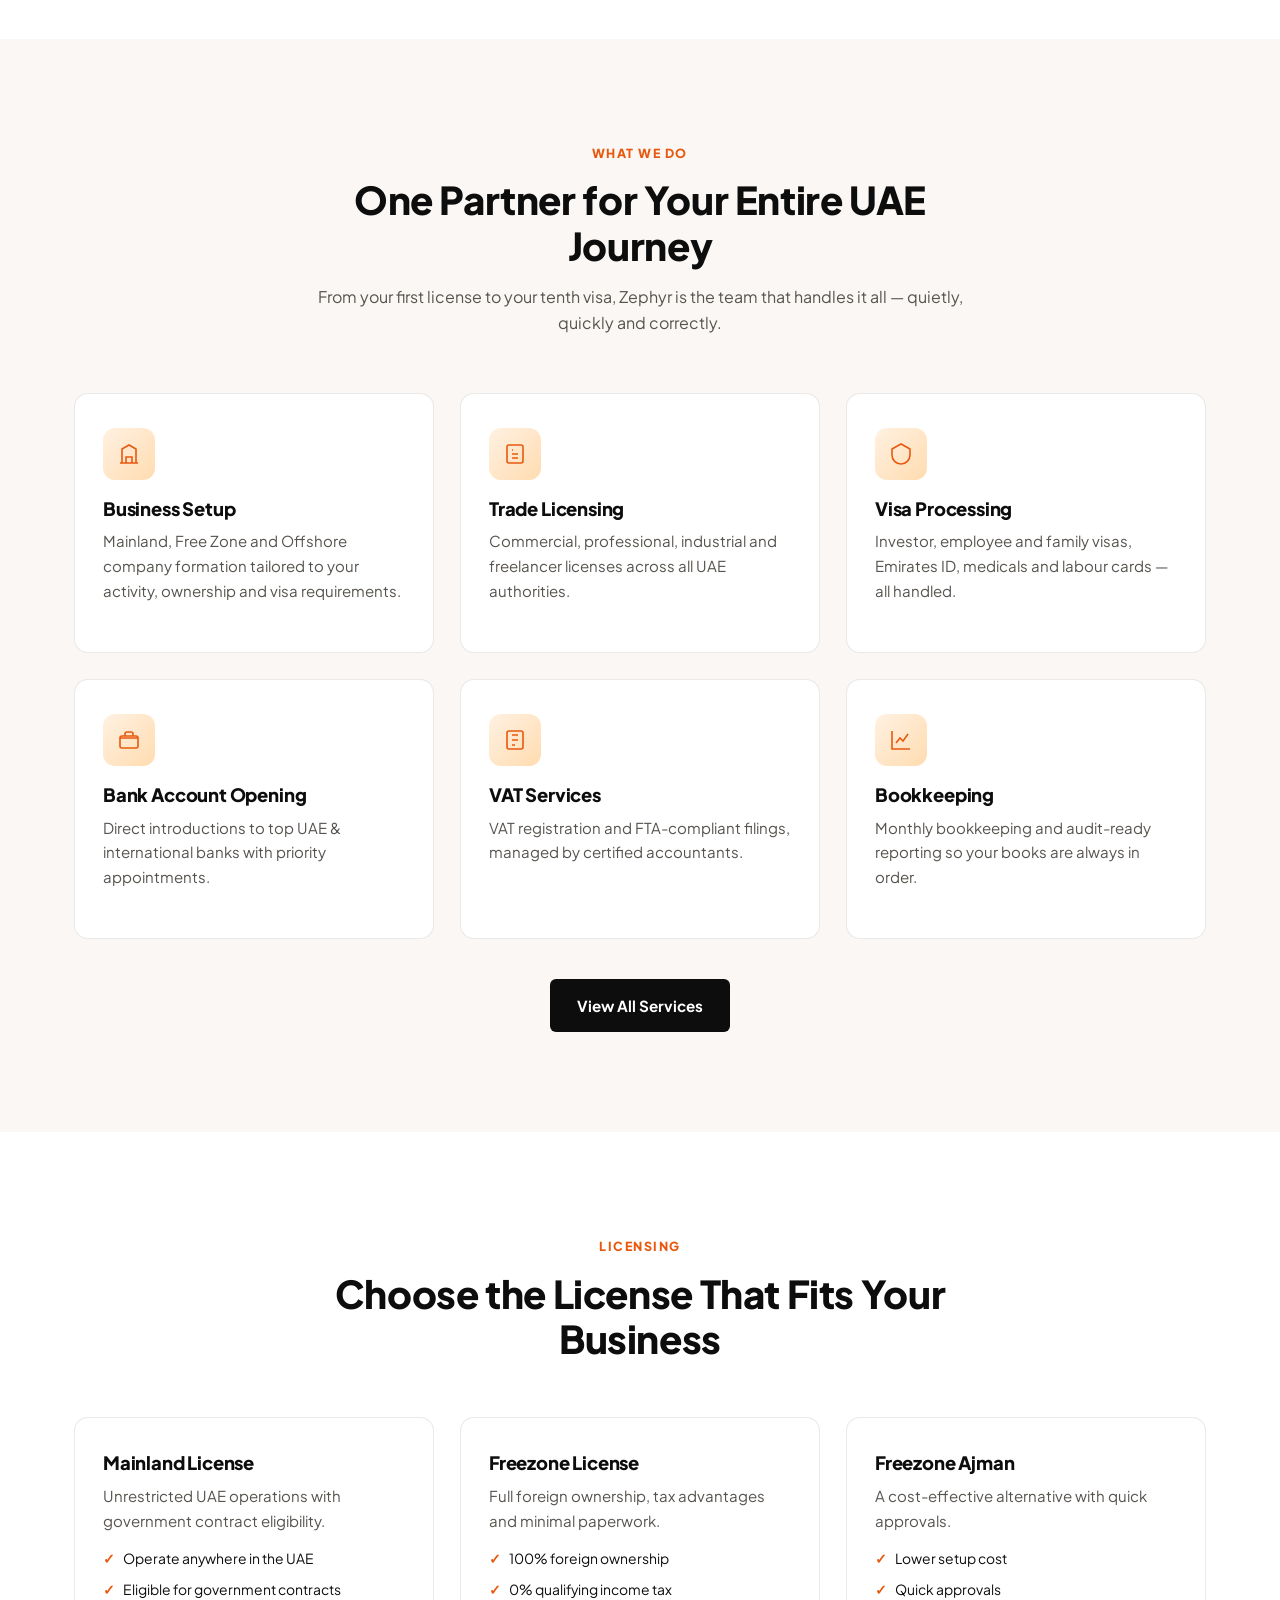
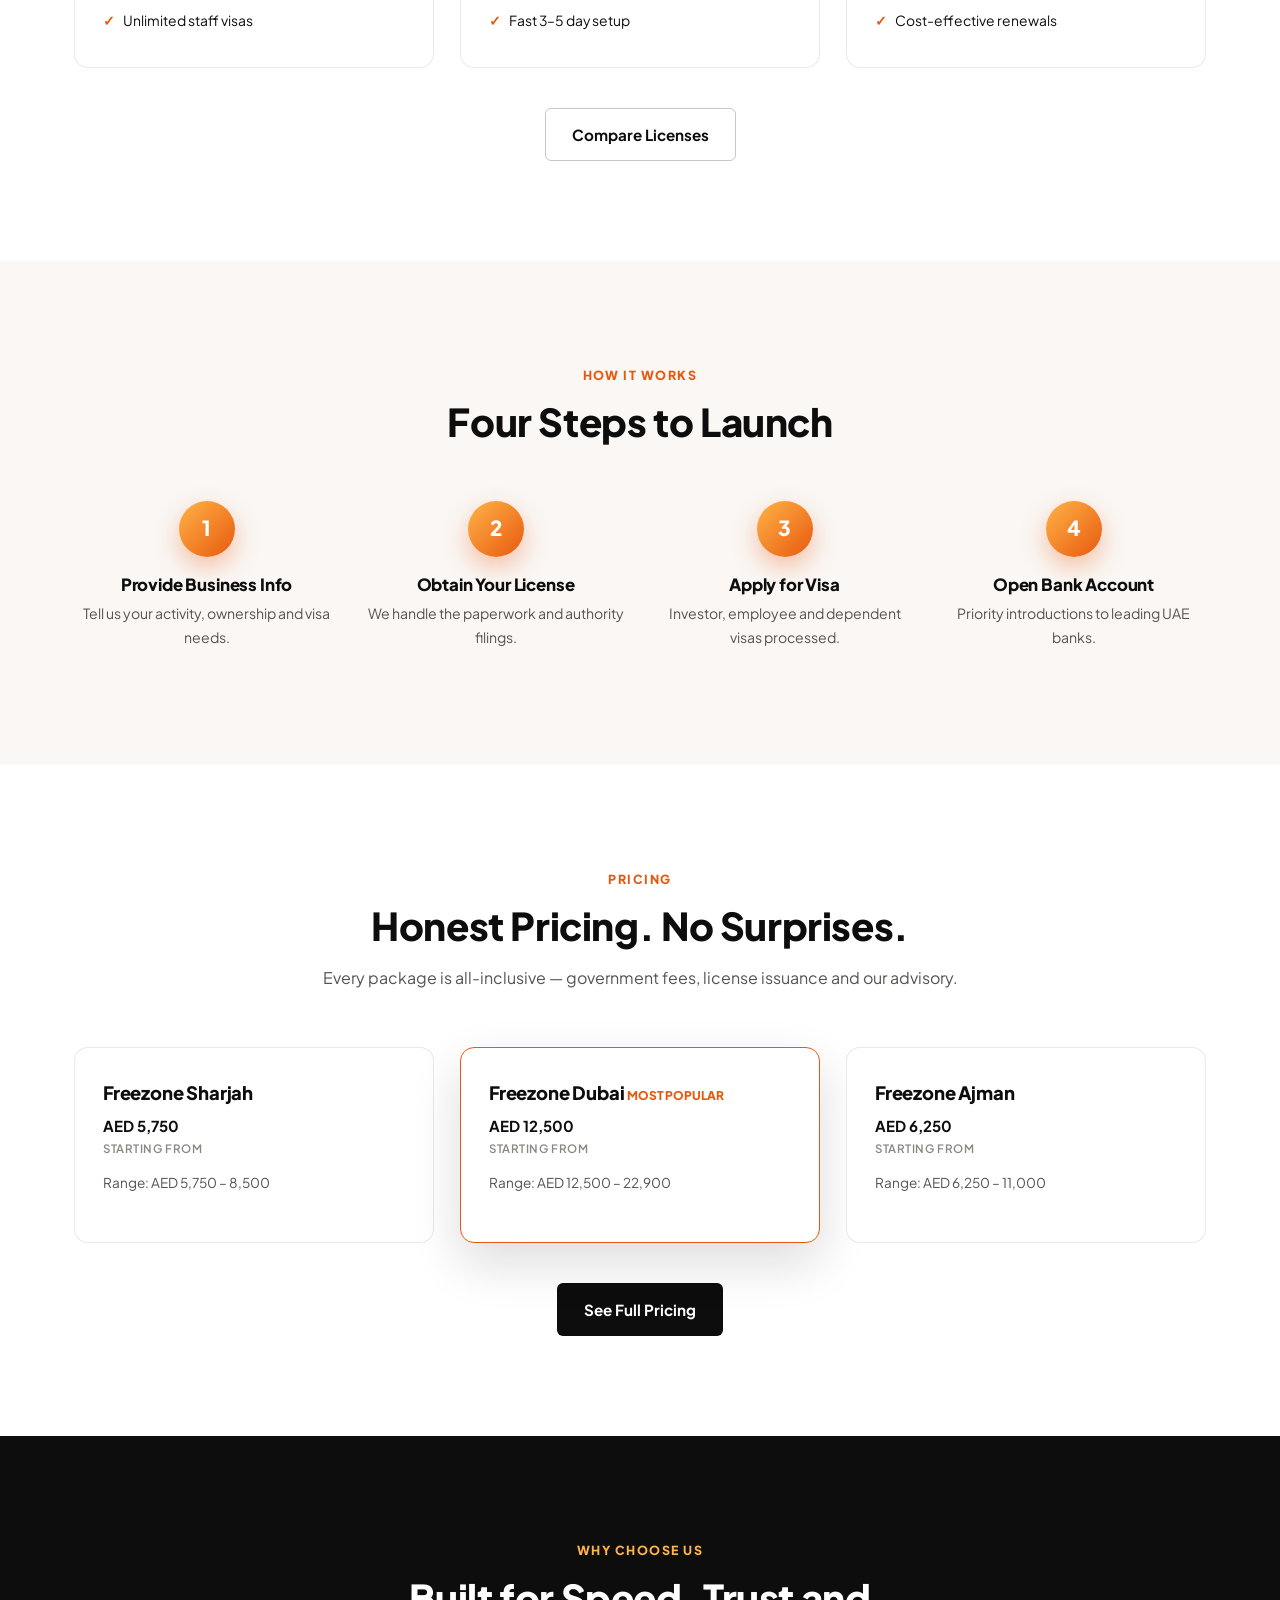
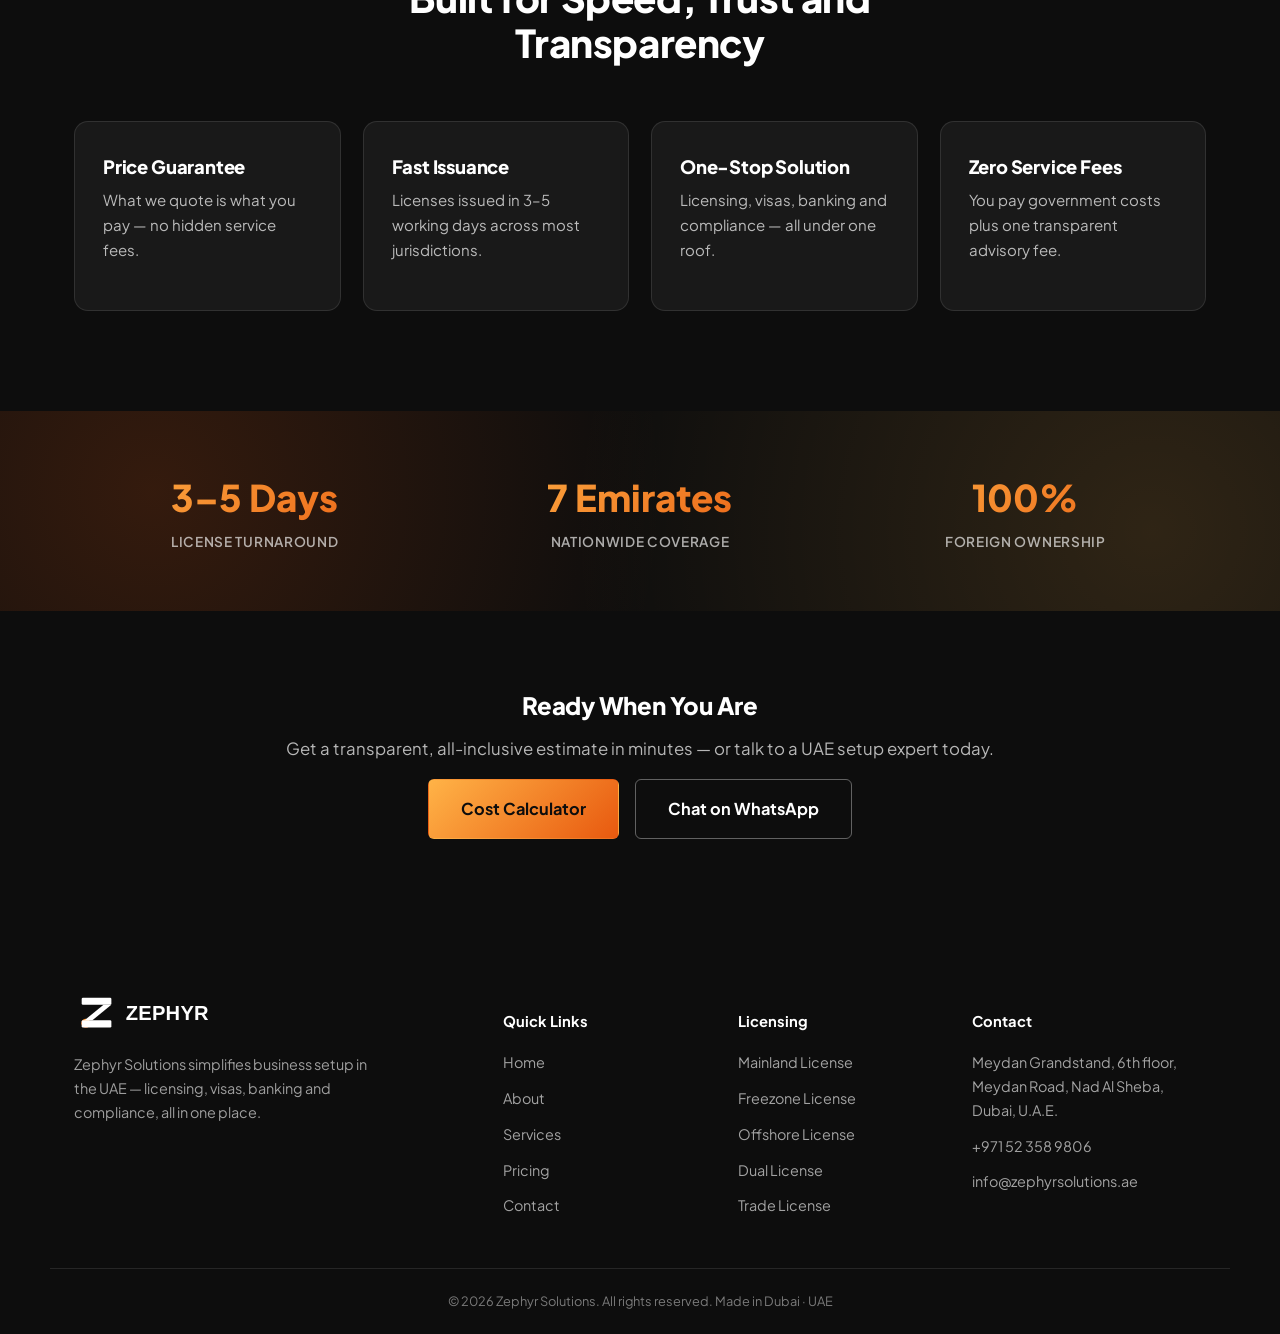
==== commit 91f4c0b2: "Rebrand to black/orange, luxury refresh" ====
--- a/index.html
+++ b/index.html
@@ -6,6 +6,9 @@
 <title>Zephyr Solutions | Start Your Business in the UAE</title>
 <meta name="description" content="Start your business in the UAE with Zephyr Solutions. Company formation, licensing, visas, banking and compliance — fast, transparent and fully managed.">
 <link rel="icon" type="image/svg+xml" href="assets/img/icon-mark.svg">
+<link rel="preconnect" href="https://fonts.googleapis.com">
+<link rel="preconnect" href="https://fonts.gstatic.com" crossorigin>
+<link href="https://fonts.googleapis.com/css2?family=Plus+Jakarta+Sans:wght@400;500;600;700;800&display=swap" rel="stylesheet">
 <link rel="stylesheet" href="css/style.css">
 </head>
 <body>
--- a/css/style.css
+++ b/css/style.css
@@ -1,22 +1,22 @@
 /* ===================== VARIABLES ===================== */
 :root {
-  --navy: #0c1f3d;
-  --navy-2: #13294b;
-  --navy-light: #1c3d6e;
+  --navy: #0d0d0d;
+  --navy-2: #1a1a1a;
+  --navy-light: #272727;
   --white: #ffffff;
-  --off-white: #f6f7fa;
-  --grey: #5b6472;
-  --grey-light: #8a92a0;
-  --gold: #b8862f;
-  --gold-light: #e8c073;
+  --off-white: #faf7f4;
+  --grey: #57534e;
+  --grey-light: #8c8680;
+  --gold: #e8590f;
+  --gold-light: #ffb347;
   --gold-grad: linear-gradient(135deg, var(--gold-light), var(--gold));
-  --border: rgba(12,31,61,0.1);
+  --border: rgba(13,13,13,0.09);
   --radius: 14px;
   --radius-sm: 8px;
-  --shadow: 0 20px 50px rgba(12,31,61,0.12);
+  --shadow: 0 20px 50px rgba(13,13,13,0.14);
   --container: 1180px;
-  --font-head: Georgia, 'Times New Roman', serif;
-  --font-body: 'Segoe UI', Arial, sans-serif;
+  --font-head: 'Plus Jakarta Sans', 'Segoe UI', Arial, sans-serif;
+  --font-body: 'Plus Jakarta Sans', 'Segoe UI', Arial, sans-serif;
 }
 
 * { box-sizing: border-box; }
@@ -32,7 +32,7 @@
 img { max-width: 100%; display: block; }
 a { text-decoration: none; color: inherit; }
 ul { list-style: none; margin: 0; padding: 0; }
-h1, h2, h3 { font-family: var(--font-head); font-weight: 700; line-height: 1.2; margin: 0 0 16px; color: var(--navy); }
+h1, h2, h3 { font-family: var(--font-head); font-weight: 800; letter-spacing: -0.01em; line-height: 1.18; margin: 0 0 16px; color: var(--navy); }
 p { margin: 0 0 16px; color: var(--grey); }
 
 .container { max-width: var(--container); margin: 0 auto; padding: 0 24px; }
@@ -93,10 +93,10 @@
 .page-hero::before {
   content: "";
   position: absolute; inset: 0;
-  background-image: radial-gradient(circle at 20% 30%, rgba(232,192,115,0.12), transparent 45%),
-                     radial-gradient(circle at 85% 70%, rgba(232,192,115,0.08), transparent 50%);
-}
-.skyline { position: absolute; bottom: 0; left: 0; right: 0; height: 120px; opacity: 0.5; z-index: 1; }
+  background-image: radial-gradient(circle at 20% 30%, rgba(255,179,71,0.14), transparent 45%),
+                     radial-gradient(circle at 85% 70%, rgba(232,89,15,0.12), transparent 50%);
+}
+.skyline { position: absolute; top: -12%; right: -10%; width: 560px; max-width: 60%; height: auto; opacity: 0.9; z-index: 1; pointer-events: none; }
 .hero-inner { position: relative; z-index: 2; }
 .hero-badges { display: flex; gap: 10px; flex-wrap: wrap; margin-bottom: 24px; }
 .pill { border: 1px solid rgba(232,192,115,0.5); color: var(--gold-light); padding: 6px 16px; border-radius: 999px; font-size: 0.8rem; font-weight: 700; }
@@ -142,7 +142,7 @@
 .card:hover { transform: translateY(-6px); box-shadow: var(--shadow); }
 .card-icon {
   width: 52px; height: 52px; border-radius: 12px;
-  background: linear-gradient(135deg, #fbf1de, #f0dcb0);
+  background: linear-gradient(135deg, #fff1e2, #ffdcb0);
   display: flex; align-items: center; justify-content: center; margin-bottom: 18px;
 }
 .card-icon svg { width: 24px; height: 24px; color: var(--gold); }
@@ -156,8 +156,9 @@
 .steps { display: grid; grid-template-columns: repeat(4, 1fr); gap: 24px; counter-reset: step; }
 .step { text-align: center; position: relative; }
 .step-num {
-  width: 56px; height: 56px; border-radius: 50%; background: var(--gold-grad); color: var(--navy);
-  font-family: var(--font-head); font-weight: 700; font-size: 1.3rem;
+  width: 56px; height: 56px; border-radius: 50%; background: var(--gold-grad); color: var(--white);
+  font-family: var(--font-head); font-weight: 800; font-size: 1.3rem;
+  box-shadow: 0 10px 24px rgba(232,89,15,0.35);
   display: flex; align-items: center; justify-content: center; margin: 0 auto 18px;
 }
 .step h3 { font-size: 1.05rem; margin-bottom: 8px; }
@@ -175,7 +176,7 @@
 .pricing-grid { display: grid; grid-template-columns: repeat(4, 1fr); gap: 22px; }
 .price-card { background: var(--white); border: 1px solid var(--border); border-radius: var(--radius); padding: 32px 24px; position: relative; display: flex; flex-direction: column; }
 .price-card--featured { border-color: var(--gold); box-shadow: var(--shadow); transform: scale(1.02); }
-.price-tag { position: absolute; top: -14px; left: 24px; background: var(--gold-grad); color: var(--navy); font-size: 0.72rem; font-weight: 800; padding: 5px 14px; border-radius: 999px; }
+.price-tag { position: absolute; top: -14px; left: 24px; background: var(--gold-grad); color: var(--white); font-size: 0.72rem; font-weight: 800; padding: 5px 14px; border-radius: 999px; box-shadow: 0 8px 18px rgba(232,89,15,0.3); }
 .price-card h3 { font-size: 1.05rem; margin-bottom: 6px; }
 .price { font-family: var(--font-head); font-size: 1.9rem; font-weight: 700; color: var(--navy); margin-bottom: 4px; }
 .price span { display: block; font-size: 0.72rem; font-weight: 600; color: var(--grey-light); text-transform: uppercase; letter-spacing: 0.05em; }
@@ -186,10 +187,15 @@
 .pricing-note { text-align: center; font-size: 0.82rem; color: var(--grey-light); margin-top: 30px; }
 
 /* ===================== STATS BANNER ===================== */
-.stats-banner { background: var(--gold-grad); padding: 50px 0; }
-.stats-grid { display: grid; grid-template-columns: repeat(3, 1fr); gap: 24px; text-align: center; }
-.stats-grid strong { display: block; font-family: var(--font-head); font-size: 2.2rem; color: var(--navy); }
-.stats-grid span { color: rgba(12,31,61,0.7); font-weight: 600; font-size: 0.85rem; text-transform: uppercase; letter-spacing: 0.05em; }
+.stats-banner { background: var(--navy); padding: 56px 0; position: relative; overflow: hidden; }
+.stats-banner::before {
+  content: ""; position: absolute; inset: 0;
+  background-image: radial-gradient(circle at 12% 40%, rgba(232,89,15,0.18), transparent 45%),
+                     radial-gradient(circle at 90% 60%, rgba(255,179,71,0.14), transparent 50%);
+}
+.stats-grid { position: relative; z-index: 1; display: grid; grid-template-columns: repeat(3, 1fr); gap: 24px; text-align: center; }
+.stats-grid strong { display: block; font-family: var(--font-head); font-weight: 800; font-size: 2.3rem; background: var(--gold-grad); -webkit-background-clip: text; background-clip: text; color: transparent; }
+.stats-grid span { color: rgba(255,255,255,0.65); font-weight: 600; font-size: 0.85rem; text-transform: uppercase; letter-spacing: 0.05em; }
 
 /* ===================== CTA BANNER ===================== */
 .cta-banner { background: var(--navy); padding: 80px 0; text-align: center; color: var(--white); }
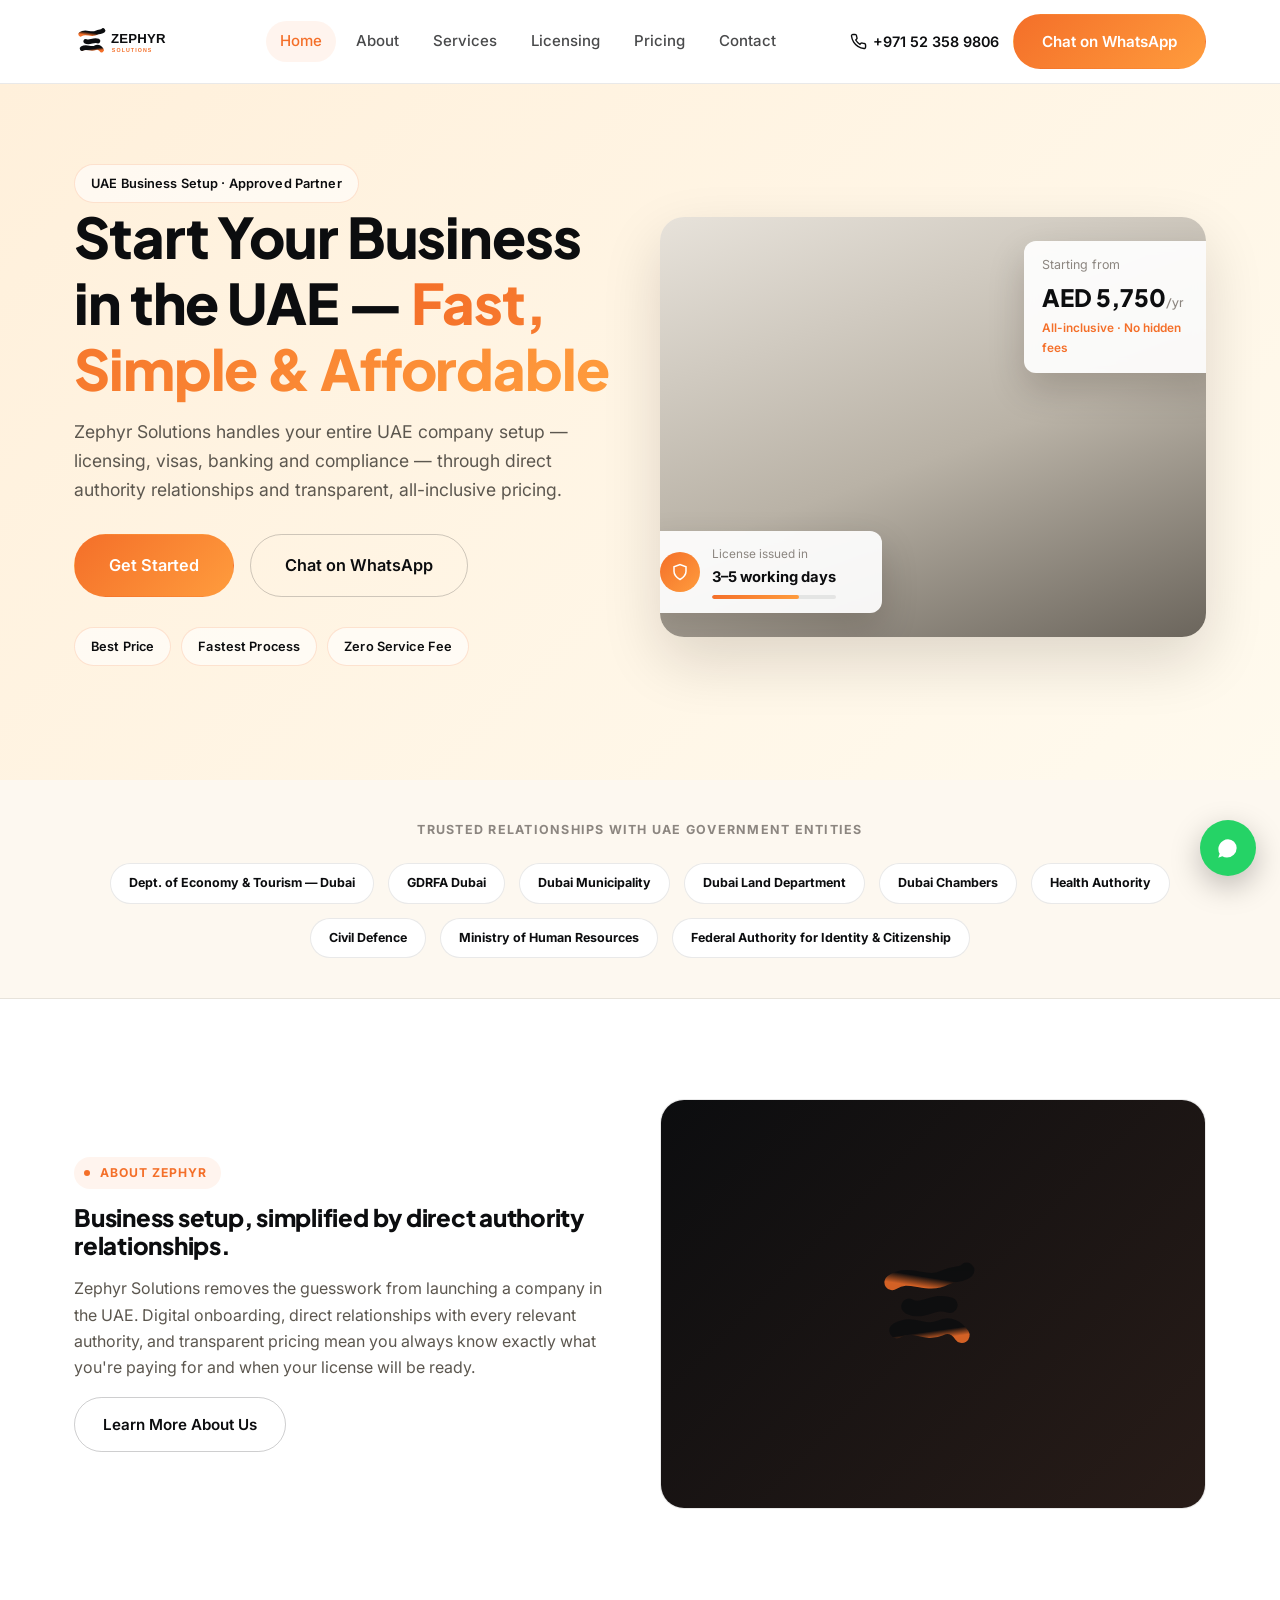
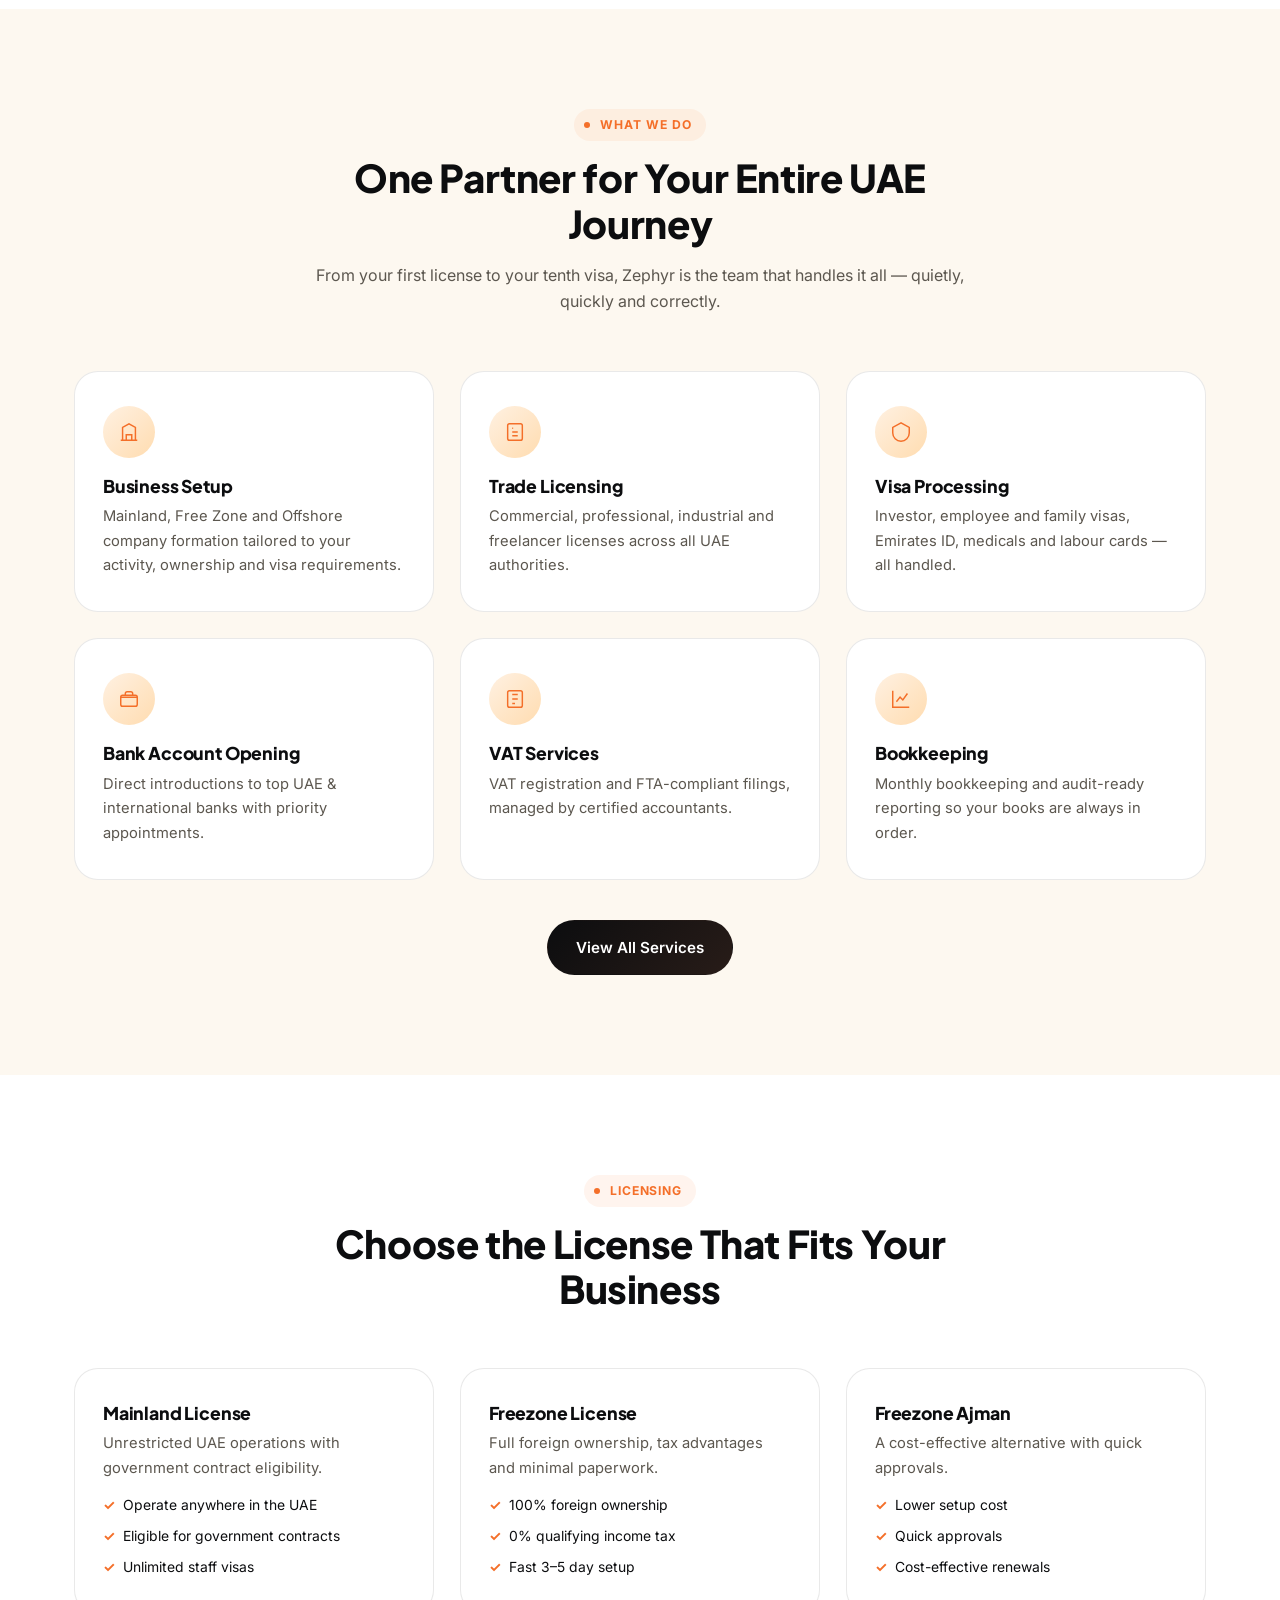
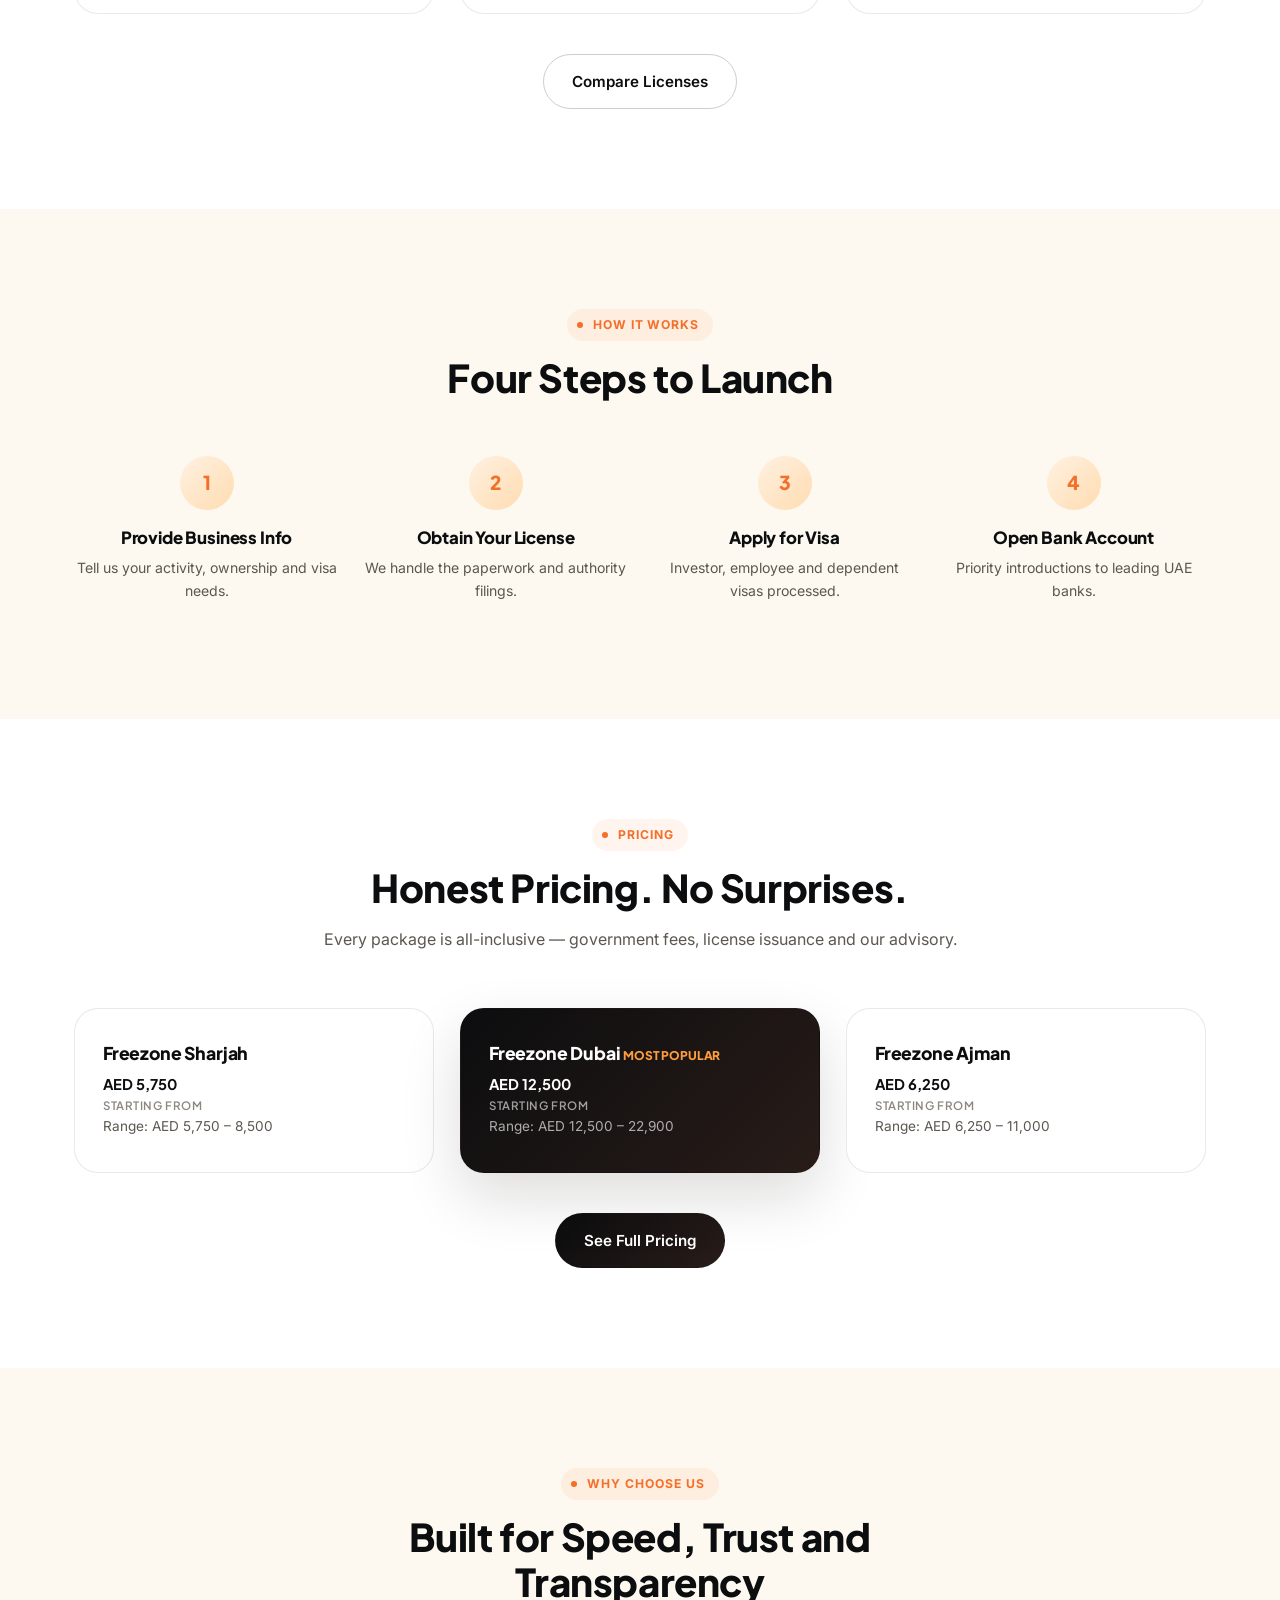
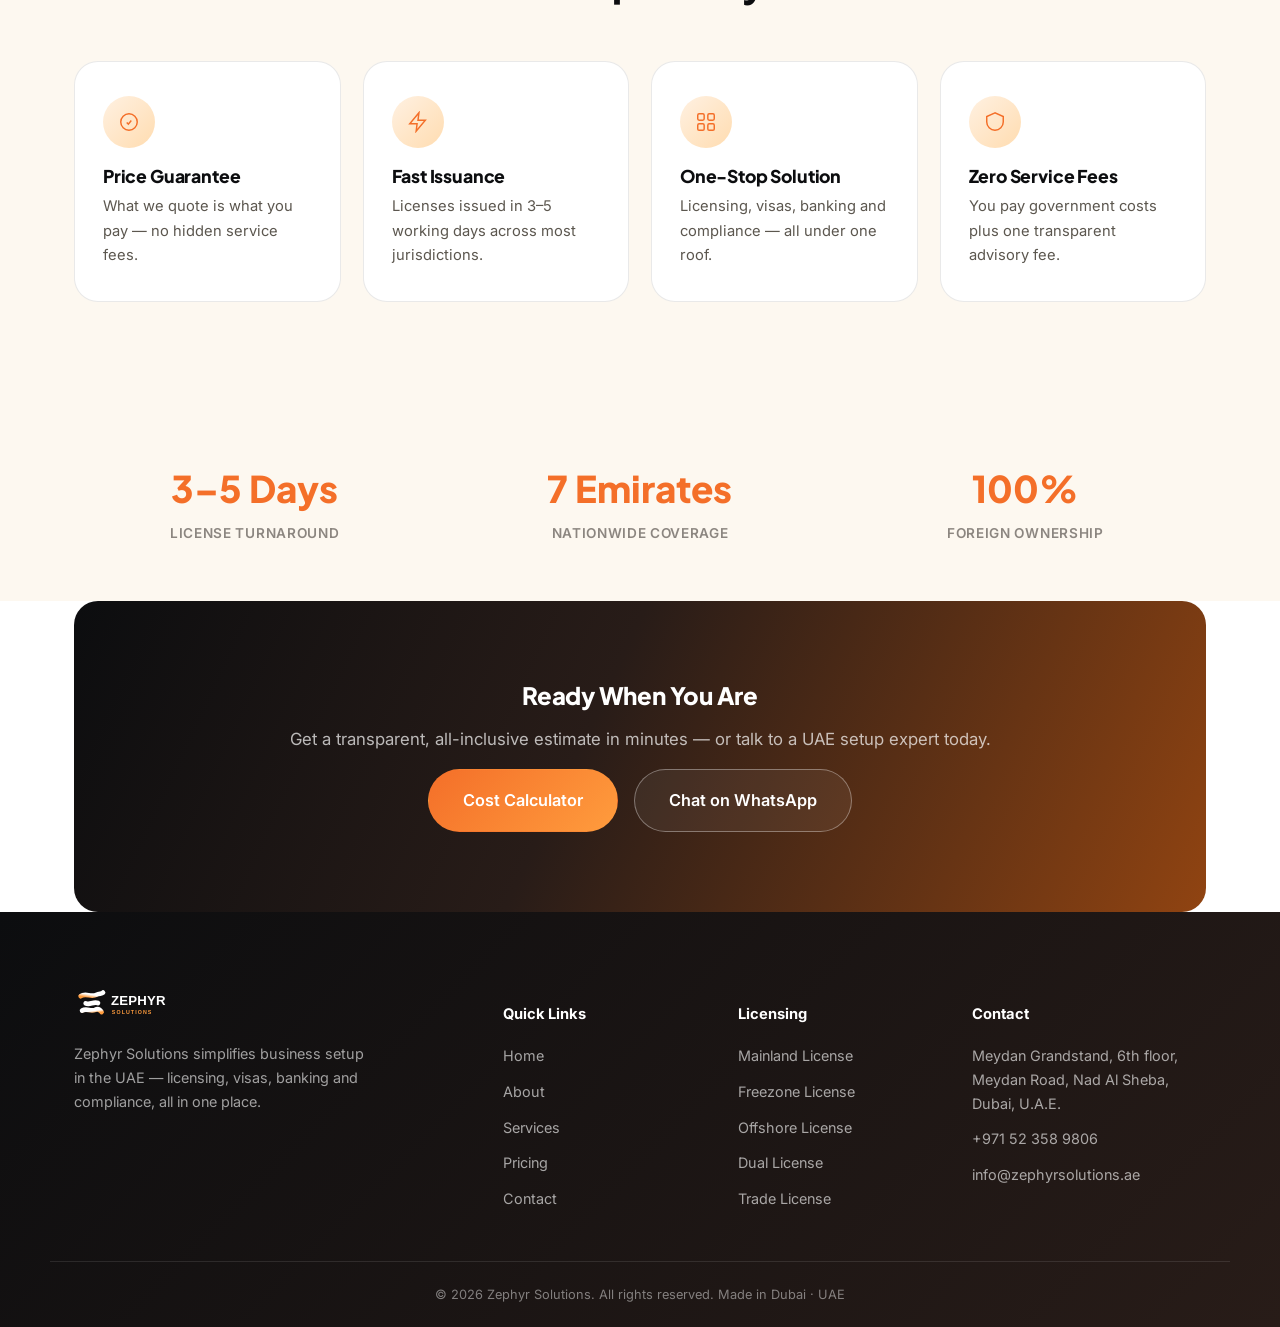
==== commit 91d2af96: "Rebuild theme to match real zephyrsolutions.ae — light/cream base, orange accents, sparing dark card" ====
--- a/index.html
+++ b/index.html
@@ -8,7 +8,7 @@
 <link rel="icon" type="image/svg+xml" href="assets/img/icon-mark.svg">
 <link rel="preconnect" href="https://fonts.googleapis.com">
 <link rel="preconnect" href="https://fonts.gstatic.com" crossorigin>
-<link href="https://fonts.googleapis.com/css2?family=Plus+Jakarta+Sans:wght@400;500;600;700;800&display=swap" rel="stylesheet">
+<link href="https://fonts.googleapis.com/css2?family=Plus+Jakarta+Sans:wght@700;800&family=Inter:wght@400;500;600;700&display=swap" rel="stylesheet">
 <link rel="stylesheet" href="css/style.css">
 </head>
 <body>
@@ -29,7 +29,7 @@
         <svg viewBox="0 0 24 24" fill="none" stroke="currentColor" stroke-width="2"><path d="M22 16.92v3a2 2 0 0 1-2.18 2 19.79 19.79 0 0 1-8.63-3.07 19.5 19.5 0 0 1-6-6 19.79 19.79 0 0 1-3.07-8.67A2 2 0 0 1 4.11 2h3a2 2 0 0 1 2 1.72c.127.96.361 1.903.7 2.81a2 2 0 0 1-.45 2.11L8.09 9.91a16 16 0 0 0 6 6l1.27-1.27a2 2 0 0 1 2.11-.45c.907.339 1.85.573 2.81.7A2 2 0 0 1 22 16.92z"/></svg>
         <span>+971 52 358 9806</span>
       </a>
-      <a href="contact.html" class="btn btn-gold">Get Started</a>
+      <a href="https://wa.me/971523589806" target="_blank" rel="noopener" class="btn btn-gold">Chat on WhatsApp</a>
       <button class="nav-toggle" id="navToggle" aria-label="Toggle menu" aria-expanded="false"><span></span><span></span><span></span></button>
     </div>
   </div>
@@ -38,23 +38,37 @@
 <main>
   <!-- HERO -->
   <section class="page-hero">
-    <img src="assets/img/skyline.svg" class="skyline" alt="">
-    <div class="container hero-inner">
-      <div class="hero-badges">
-        <span class="pill">3–5 Working Days</span>
-        <span class="pill">From AED 5,750/yr</span>
-        <span class="pill">No Service Fees</span>
-      </div>
-      <h1>Start Your Business in the UAE — <span class="accent-text">Fast, Simple &amp; Affordable</span></h1>
-      <p class="hero-sub">Zephyr Solutions handles your entire UAE company setup — licensing, visas, banking and compliance — through direct authority relationships and transparent, all-inclusive pricing.</p>
-      <div class="hero-cta">
-        <a href="contact.html" class="btn btn-gold btn-lg">Get Started</a>
-        <a href="pricing.html" class="btn btn-outline-light btn-lg">Cost Calculator</a>
-      </div>
-      <div class="hero-stats">
-        <div class="hero-stat"><strong>3–5 Days</strong><span>License Issuance</span></div>
-        <div class="hero-stat"><strong>7 Emirates</strong><span>Full Coverage</span></div>
-        <div class="hero-stat"><strong>100%</strong><span>Foreign Ownership</span></div>
+    <div class="container hero-inner grid-2">
+      <div>
+        <span class="pill">UAE Business Setup · Approved Partner</span>
+        <h1>Start Your Business in the UAE — <span class="accent-text">Fast, Simple &amp; Affordable</span></h1>
+        <p class="hero-sub">Zephyr Solutions handles your entire UAE company setup — licensing, visas, banking and compliance — through direct authority relationships and transparent, all-inclusive pricing.</p>
+        <div class="hero-cta">
+          <a href="contact.html" class="btn btn-gold btn-lg">Get Started</a>
+          <a href="https://wa.me/971523589806" target="_blank" rel="noopener" class="btn btn-outline btn-lg">Chat on WhatsApp</a>
+        </div>
+        <div class="hero-badges" style="margin-top:30px;">
+          <span class="pill">Best Price</span>
+          <span class="pill">Fastest Process</span>
+          <span class="pill">Zero Service Fee</span>
+        </div>
+      </div>
+      <div class="hero-visual">
+        <div class="hero-visual-panel">
+          <div class="float-card float-card--top">
+            <div class="fc-label">Starting from</div>
+            <div class="fc-price">AED 5,750<span>/yr</span></div>
+            <div class="fc-note">All-inclusive · No hidden fees</div>
+          </div>
+          <div class="float-card float-card--bottom">
+            <div class="fc-icon"><svg width="18" height="18" viewBox="0 0 24 24" fill="none" stroke="currentColor" stroke-width="2"><path d="M12 22s8-4.5 8-11V5l-8-3-8 3v6c0 6.5 8 11 8 11Z"/></svg></div>
+            <div>
+              <div class="fc-label">License issued in</div>
+              <div class="fc-value">3–5 working days</div>
+              <div class="fc-bar"><span></span></div>
+            </div>
+          </div>
+        </div>
       </div>
     </div>
   </section>
@@ -88,8 +102,8 @@
       </div>
       <div class="reveal">
         <div class="card" style="padding:0; overflow:hidden;">
-          <div style="aspect-ratio:4/3; background:linear-gradient(135deg, var(--navy), var(--navy-light)); display:flex; align-items:center; justify-content:center;">
-            <img src="assets/img/skyline.svg" alt="" style="width:80%; opacity:0.6;">
+          <div style="aspect-ratio:4/3; background:var(--ink-grad); display:flex; align-items:center; justify-content:center;">
+            <img src="assets/img/icon-mark.svg" alt="" style="width:22%; opacity:0.85;">
           </div>
         </div>
       </div>
@@ -230,10 +244,10 @@
           <p class="price">AED 5,750<span>Starting From</span></p>
           <p style="font-size:0.85rem;">Range: AED 5,750 – 8,500</p>
         </div>
-        <div class="card reveal" style="border-color: var(--gold); box-shadow: var(--shadow);">
-          <h3>Freezone Dubai <span style="color:var(--gold); font-size:0.75rem; font-weight:800;">MOST POPULAR</span></h3>
-          <p class="price">AED 12,500<span>Starting From</span></p>
-          <p style="font-size:0.85rem;">Range: AED 12,500 – 22,900</p>
+        <div class="card reveal" style="background: var(--ink-grad); border-color: transparent; box-shadow: var(--shadow);">
+          <h3 style="color:#fff;">Freezone Dubai <span style="color:var(--gold-light); font-size:0.75rem; font-weight:800;">MOST POPULAR</span></h3>
+          <p class="price" style="color:#fff;">AED 12,500<span style="color:rgba(255,255,255,0.6);">Starting From</span></p>
+          <p style="font-size:0.85rem; color:rgba(255,255,255,0.65);">Range: AED 12,500 – 22,900</p>
         </div>
         <div class="card reveal">
           <h3>Freezone Ajman</h3>
@@ -255,20 +269,24 @@
         <h2>Built for Speed, Trust and Transparency</h2>
       </div>
       <div class="grid-4">
-        <div class="card reveal" style="background: rgba(255,255,255,0.05); border-color: rgba(255,255,255,0.1);">
-          <h3 style="color:#fff;">Price Guarantee</h3>
+        <div class="card reveal">
+          <div class="card-icon"><svg viewBox="0 0 24 24" fill="none" stroke="currentColor" stroke-width="1.6"><circle cx="12" cy="12" r="9"/><path d="M9.5 12.5l1.8 1.8 3.2-4"/></svg></div>
+          <h3>Price Guarantee</h3>
           <p>What we quote is what you pay — no hidden service fees.</p>
         </div>
-        <div class="card reveal" style="background: rgba(255,255,255,0.05); border-color: rgba(255,255,255,0.1);">
-          <h3 style="color:#fff;">Fast Issuance</h3>
+        <div class="card reveal">
+          <div class="card-icon"><svg viewBox="0 0 24 24" fill="none" stroke="currentColor" stroke-width="1.6"><path d="M13 2 3 14h8l-1 8 10-12h-8l1-8Z"/></svg></div>
+          <h3>Fast Issuance</h3>
           <p>Licenses issued in 3–5 working days across most jurisdictions.</p>
         </div>
-        <div class="card reveal" style="background: rgba(255,255,255,0.05); border-color: rgba(255,255,255,0.1);">
-          <h3 style="color:#fff;">One-Stop Solution</h3>
+        <div class="card reveal">
+          <div class="card-icon"><svg viewBox="0 0 24 24" fill="none" stroke="currentColor" stroke-width="1.6"><rect x="3" y="3" width="7" height="7" rx="1.5"/><rect x="14" y="3" width="7" height="7" rx="1.5"/><rect x="3" y="14" width="7" height="7" rx="1.5"/><rect x="14" y="14" width="7" height="7" rx="1.5"/></svg></div>
+          <h3>One-Stop Solution</h3>
           <p>Licensing, visas, banking and compliance — all under one roof.</p>
         </div>
-        <div class="card reveal" style="background: rgba(255,255,255,0.05); border-color: rgba(255,255,255,0.1);">
-          <h3 style="color:#fff;">Zero Service Fees</h3>
+        <div class="card reveal">
+          <div class="card-icon"><svg viewBox="0 0 24 24" fill="none" stroke="currentColor" stroke-width="1.6"><path d="M12 2 3 6v6c0 5 4 9 9 9s9-4 9-9V6Z"/></svg></div>
+          <h3>Zero Service Fees</h3>
           <p>You pay government costs plus one transparent advisory fee.</p>
         </div>
       </div>
--- a/css/style.css
+++ b/css/style.css
@@ -1,22 +1,27 @@
 /* ===================== VARIABLES ===================== */
 :root {
-  --navy: #0d0d0d;
-  --navy-2: #1a1a1a;
-  --navy-light: #272727;
+  --navy: #0c0d0f;
+  --navy-2: #1a1512;
+  --navy-light: #281c18;
+  --ink-grad: linear-gradient(135deg, #0c0d0f 0%, #281c18 100%);
   --white: #ffffff;
-  --off-white: #faf7f4;
-  --grey: #57534e;
+  --off-white: #fdf8f0;
+  --cream: #fff0db;
+  --cream-2: #fffaee;
+  --hero-grad: linear-gradient(135deg, var(--cream) 0%, var(--cream-2) 100%);
+  --grey: #5c574f;
   --grey-light: #8c8680;
-  --gold: #e8590f;
-  --gold-light: #ffb347;
-  --gold-grad: linear-gradient(135deg, var(--gold-light), var(--gold));
-  --border: rgba(13,13,13,0.09);
-  --radius: 14px;
-  --radius-sm: 8px;
-  --shadow: 0 20px 50px rgba(13,13,13,0.14);
+  --gold: #f46f29;
+  --gold-light: #ff9c3d;
+  --gold-grad: linear-gradient(135deg, var(--gold), var(--gold-light));
+  --peach-tint: linear-gradient(135deg, #fff1e2, #ffdcb0);
+  --border: rgba(12,13,15,0.09);
+  --radius: 24px;
+  --radius-sm: 12px;
+  --shadow: 0 24px 60px rgba(20,12,4,0.14);
   --container: 1180px;
   --font-head: 'Plus Jakarta Sans', 'Segoe UI', Arial, sans-serif;
-  --font-body: 'Plus Jakarta Sans', 'Segoe UI', Arial, sans-serif;
+  --font-body: 'Inter', 'Segoe UI', Arial, sans-serif;
 }
 
 * { box-sizing: border-box; }
@@ -40,20 +45,21 @@
 /* ===================== BUTTONS ===================== */
 .btn {
   display: inline-flex; align-items: center; gap: 8px; justify-content: center;
-  padding: 13px 26px; border-radius: 6px; font-weight: 700; font-size: 0.95rem;
+  padding: 14px 28px; border-radius: 999px; font-weight: 600; font-size: 0.95rem;
+  font-family: var(--font-body);
   border: 1px solid transparent; cursor: pointer;
   transition: transform 0.2s ease, box-shadow 0.2s ease, background 0.2s ease, color 0.2s ease;
   white-space: nowrap;
 }
-.btn-primary { background: var(--navy); color: var(--white); }
-.btn-primary:hover { background: var(--navy-light); transform: translateY(-2px); box-shadow: 0 10px 24px rgba(12,31,61,0.3); }
-.btn-gold { background: var(--gold-grad); color: var(--navy); }
-.btn-gold:hover { transform: translateY(-2px); box-shadow: 0 10px 24px rgba(184,134,47,0.35); }
-.btn-outline { background: transparent; color: var(--navy); border-color: rgba(12,31,61,0.25); }
-.btn-outline:hover { border-color: var(--navy); transform: translateY(-2px); }
-.btn-outline-light { background: transparent; color: var(--white); border-color: rgba(255,255,255,0.35); }
-.btn-outline-light:hover { border-color: var(--gold-light); color: var(--gold-light); }
-.btn-lg { padding: 16px 32px; font-size: 1.02rem; }
+.btn-primary { background: var(--ink-grad); color: var(--white); }
+.btn-primary:hover { transform: translateY(-2px) scale(1.02); box-shadow: 0 14px 28px rgba(12,13,15,0.35); }
+.btn-gold { background: var(--gold-grad); color: var(--white); }
+.btn-gold:hover { transform: translateY(-2px) scale(1.02); box-shadow: 0 14px 28px rgba(244,111,41,0.4); }
+.btn-outline { background: transparent; color: var(--navy); border-color: rgba(12,13,15,0.2); }
+.btn-outline:hover { border-color: var(--navy); background: rgba(12,13,15,0.03); transform: translateY(-2px); }
+.btn-outline-light { background: rgba(255,255,255,0.06); color: var(--white); border-color: rgba(255,255,255,0.35); }
+.btn-outline-light:hover { border-color: var(--gold-light); color: var(--gold-light); background: rgba(255,156,61,0.1); }
+.btn-lg { padding: 17px 34px; font-size: 1.02rem; }
 .btn-block { width: 100%; }
 
 /* ===================== HEADER ===================== */
@@ -64,18 +70,21 @@
   border-bottom: 1px solid var(--border);
 }
 .header-inner { display: flex; align-items: center; justify-content: space-between; padding: 14px 24px; gap: 20px; }
-.brand-logo { height: 48px; width: auto; }
-.main-nav { display: flex; gap: 28px; flex: 1; justify-content: center; }
-.main-nav a { color: var(--navy); font-weight: 600; font-size: 0.95rem; opacity: 0.8; padding: 6px 2px; }
-.main-nav a:hover, .main-nav a.active { opacity: 1; color: var(--gold); }
-.header-actions { display: flex; align-items: center; gap: 12px; }
-.header-call { color: var(--navy); font-weight: 700; font-size: 0.9rem; display: flex; align-items: center; gap: 6px; }
+.brand-logo { height: 44px; width: auto; }
+.main-nav { display: flex; gap: 6px; flex: 1; justify-content: center; }
+.main-nav a {
+  position: relative; color: var(--navy); font-weight: 500; font-size: 0.94rem; opacity: 0.75;
+  padding: 8px 14px; border-radius: 999px; transition: opacity 0.2s ease, background 0.2s ease, color 0.2s ease;
+}
+.main-nav a:hover, .main-nav a.active { opacity: 1; color: var(--gold); background: rgba(244,111,41,0.08); }
+.header-actions { display: flex; align-items: center; gap: 14px; }
+.header-call { color: var(--navy); font-weight: 600; font-size: 0.9rem; display: flex; align-items: center; gap: 6px; }
 .header-call svg { width: 17px; height: 17px; }
 
 .nav-toggle {
   display: none; flex-direction: column; justify-content: center; gap: 5px;
-  width: 40px; height: 40px; background: transparent; border: 1px solid rgba(12,31,61,0.2);
-  border-radius: 8px; cursor: pointer;
+  width: 40px; height: 40px; background: transparent; border: 1px solid rgba(12,13,15,0.2);
+  border-radius: 999px; cursor: pointer;
 }
 .nav-toggle span { display: block; width: 18px; height: 2px; margin: 0 auto; background: var(--navy); transition: transform 0.25s ease, opacity 0.25s ease; }
 .nav-toggle.open span:nth-child(1) { transform: translateY(7px) rotate(45deg); }
@@ -85,30 +94,58 @@
 /* ===================== HERO ===================== */
 .page-hero {
   position: relative;
-  background: linear-gradient(160deg, var(--navy) 0%, var(--navy-2) 55%, var(--navy-light) 100%);
-  color: var(--white);
+  background: var(--hero-grad);
+  color: var(--navy);
   overflow: hidden;
-  padding: 90px 0 100px;
-}
-.page-hero::before {
-  content: "";
-  position: absolute; inset: 0;
-  background-image: radial-gradient(circle at 20% 30%, rgba(255,179,71,0.14), transparent 45%),
-                     radial-gradient(circle at 85% 70%, rgba(232,89,15,0.12), transparent 50%);
-}
-.skyline { position: absolute; top: -12%; right: -10%; width: 560px; max-width: 60%; height: auto; opacity: 0.9; z-index: 1; pointer-events: none; }
+  padding: 80px 0 90px;
+}
+.skyline { display: none; }
 .hero-inner { position: relative; z-index: 2; }
 .hero-badges { display: flex; gap: 10px; flex-wrap: wrap; margin-bottom: 24px; }
-.pill { border: 1px solid rgba(232,192,115,0.5); color: var(--gold-light); padding: 6px 16px; border-radius: 999px; font-size: 0.8rem; font-weight: 700; }
-.page-hero h1 { color: var(--white); font-size: clamp(2.2rem, 4.5vw, 3.4rem); max-width: 780px; }
+.pill {
+  display: inline-flex; align-items: center; gap: 8px;
+  border: 1px solid rgba(244,111,41,0.18); background: rgba(255,255,255,0.6);
+  color: var(--navy); padding: 8px 16px; border-radius: 999px; font-size: 0.8rem; font-weight: 600; letter-spacing: 0.01em;
+}
+.page-hero h1 { color: var(--navy); font-size: clamp(2.2rem, 4.5vw, 3.5rem); letter-spacing: -0.02em; max-width: 780px; }
 .accent-text { background: var(--gold-grad); -webkit-background-clip: text; background-clip: text; color: transparent; }
-.hero-sub { color: rgba(255,255,255,0.75); font-size: 1.1rem; max-width: 640px; margin-bottom: 30px; }
+.hero-sub { color: var(--grey); font-size: 1.1rem; max-width: 640px; margin-bottom: 30px; }
 .hero-cta { display: flex; gap: 16px; flex-wrap: wrap; }
 .hero-stats { display: flex; gap: 40px; margin-top: 50px; flex-wrap: wrap; }
-.hero-stat strong { display: block; font-family: var(--font-head); font-size: 2rem; color: var(--gold-light); }
-.hero-stat span { color: rgba(255,255,255,0.65); font-size: 0.85rem; text-transform: uppercase; letter-spacing: 0.05em; }
-.page-hero.compact { padding: 60px 0 70px; }
+.hero-stat strong { display: block; font-family: var(--font-head); font-size: 2rem; color: var(--gold); }
+.hero-stat span { color: var(--grey-light); font-size: 0.85rem; text-transform: uppercase; letter-spacing: 0.05em; }
+.page-hero.compact { padding: 56px 0 66px; }
 .page-hero.compact h1 { font-size: clamp(1.9rem, 3.6vw, 2.6rem); }
+.breadcrumb { display: flex; align-items: center; gap: 8px; font-size: 0.85rem; color: var(--grey-light); margin-bottom: 18px; }
+.breadcrumb a { color: var(--grey-light); }
+.breadcrumb a:hover { color: var(--gold); }
+.breadcrumb .current { color: var(--navy); font-weight: 600; }
+
+/* Hero visual panel (home page only) */
+.hero-visual { position: relative; }
+.hero-visual-panel {
+  position: relative; border-radius: var(--radius); overflow: hidden; min-height: 420px;
+  background: linear-gradient(160deg, #e7e2da 0%, #b9b2a6 55%, #6b655c 100%);
+  box-shadow: var(--shadow);
+}
+.float-card {
+  position: absolute; background: rgba(255,255,255,0.92); backdrop-filter: blur(6px);
+  border-radius: var(--radius-sm); padding: 14px 18px; box-shadow: 0 16px 36px rgba(20,12,4,0.18);
+}
+.float-card--top { top: 24px; right: -18px; width: 200px; }
+.float-card--top .fc-label { font-size: 0.78rem; color: var(--grey-light); margin-bottom: 2px; }
+.float-card--top .fc-price { font-family: var(--font-head); font-weight: 800; font-size: 1.5rem; color: var(--navy); }
+.float-card--top .fc-price span { font-size: 0.78rem; font-weight: 500; color: var(--grey-light); }
+.float-card--top .fc-note { font-size: 0.74rem; color: var(--gold); font-weight: 600; margin-top: 2px; }
+.float-card--bottom { bottom: 24px; left: -18px; display: flex; align-items: center; gap: 12px; width: 240px; }
+.float-card--bottom .fc-icon {
+  width: 40px; height: 40px; border-radius: 50%; background: var(--gold-grad);
+  display: flex; align-items: center; justify-content: center; flex-shrink: 0; color: var(--white);
+}
+.float-card--bottom .fc-label { font-size: 0.74rem; color: var(--grey-light); }
+.float-card--bottom .fc-value { font-weight: 700; font-size: 0.92rem; color: var(--navy); }
+.float-card--bottom .fc-bar { height: 4px; border-radius: 4px; background: rgba(12,13,15,0.08); margin-top: 6px; overflow: hidden; }
+.float-card--bottom .fc-bar span { display: block; height: 100%; width: 70%; background: var(--gold-grad); border-radius: 4px; }
 
 /* ===================== PARTNER STRIP ===================== */
 .partner-strip { background: var(--off-white); padding: 40px 0; border-bottom: 1px solid var(--border); }
@@ -122,12 +159,18 @@
 /* ===================== SECTIONS ===================== */
 .section { padding: 100px 0; }
 .section--tint { background: var(--off-white); }
-.section--navy { background: var(--navy); color: var(--white); }
-.section--navy p { color: rgba(255,255,255,0.7); }
-.section--navy h2 { color: var(--white); }
+.section--navy { background: var(--off-white); color: var(--navy); }
+.section--navy p { color: var(--grey); }
+.section--navy h2 { color: var(--navy); }
 .section-head { max-width: 680px; margin: 0 auto 56px; text-align: center; }
-.eyebrow { display: inline-block; color: var(--gold); font-weight: 800; letter-spacing: 0.12em; text-transform: uppercase; font-size: 0.78rem; margin-bottom: 14px; }
-.section--navy .eyebrow { color: var(--gold-light); }
+.eyebrow {
+  display: inline-flex; align-items: center; gap: 10px; color: var(--gold); font-weight: 700;
+  letter-spacing: 0.08em; text-transform: uppercase; font-size: 0.76rem; margin-bottom: 14px;
+  background: rgba(244,111,41,0.08); padding: 6px 14px 6px 10px; border-radius: 999px;
+}
+.eyebrow::before { content: ""; display: inline-block; width: 6px; height: 6px; border-radius: 50%; background: var(--gold); }
+.section-head .eyebrow { justify-content: center; }
+.section--navy .eyebrow { color: var(--gold); }
 .section-head h2 { font-size: clamp(1.8rem, 3.3vw, 2.4rem); }
 
 /* ===================== CARDS / GRIDS ===================== */
@@ -136,19 +179,25 @@
 .grid-4 { display: grid; grid-template-columns: repeat(4, 1fr); gap: 22px; }
 
 .card {
+  position: relative; overflow: hidden;
   background: var(--white); border: 1px solid var(--border); border-radius: var(--radius);
   padding: 34px 28px; transition: transform 0.25s ease, box-shadow 0.25s ease;
 }
+.card::after {
+  content: "↗"; position: absolute; top: 26px; right: 26px; color: var(--grey-light);
+  font-size: 1rem; opacity: 0; transform: translate(-4px,4px); transition: opacity 0.2s ease, transform 0.2s ease;
+}
 .card:hover { transform: translateY(-6px); box-shadow: var(--shadow); }
+.card:hover::after { opacity: 1; transform: translate(0,0); }
 .card-icon {
-  width: 52px; height: 52px; border-radius: 12px;
-  background: linear-gradient(135deg, #fff1e2, #ffdcb0);
+  width: 52px; height: 52px; border-radius: 50%;
+  background: var(--peach-tint);
   display: flex; align-items: center; justify-content: center; margin-bottom: 18px;
 }
-.card-icon svg { width: 24px; height: 24px; color: var(--gold); }
-.card h3 { font-size: 1.15rem; margin-bottom: 10px; }
-.card p { font-size: 0.94rem; margin-bottom: 14px; }
-.card ul { display: flex; flex-direction: column; gap: 8px; }
+.card-icon svg { width: 22px; height: 22px; color: var(--gold); }
+.card h3 { font-size: 1.1rem; margin-bottom: 8px; }
+.card p { font-size: 0.92rem; margin-bottom: 0; }
+.card ul { display: flex; flex-direction: column; gap: 8px; margin-top: 14px; }
 .card ul li { font-size: 0.87rem; color: var(--navy); display: flex; gap: 8px; align-items: flex-start; }
 .card ul li::before { content: "✓"; color: var(--gold); font-weight: 700; flex-shrink: 0; }
 
@@ -156,9 +205,8 @@
 .steps { display: grid; grid-template-columns: repeat(4, 1fr); gap: 24px; counter-reset: step; }
 .step { text-align: center; position: relative; }
 .step-num {
-  width: 56px; height: 56px; border-radius: 50%; background: var(--gold-grad); color: var(--white);
-  font-family: var(--font-head); font-weight: 800; font-size: 1.3rem;
-  box-shadow: 0 10px 24px rgba(232,89,15,0.35);
+  width: 54px; height: 54px; border-radius: 50%; background: var(--peach-tint); color: var(--gold);
+  font-family: var(--font-head); font-weight: 800; font-size: 1.2rem;
   display: flex; align-items: center; justify-content: center; margin: 0 auto 18px;
 }
 .step h3 { font-size: 1.05rem; margin-bottom: 8px; }
@@ -167,7 +215,7 @@
 /* ===================== LICENSING COMPARISON ===================== */
 .compare-table { width: 100%; border-collapse: collapse; background: var(--white); border-radius: var(--radius); overflow: hidden; box-shadow: var(--shadow); }
 .compare-table th, .compare-table td { padding: 16px 20px; text-align: left; border-bottom: 1px solid var(--border); font-size: 0.92rem; }
-.compare-table th { background: var(--navy); color: var(--white); font-family: var(--font-head); font-weight: 700; }
+.compare-table th { background: var(--ink-grad); color: var(--white); font-family: var(--font-head); font-weight: 700; }
 .compare-table td:first-child { font-weight: 700; color: var(--navy); }
 .compare-table tr:last-child td { border-bottom: none; }
 .compare-table td:not(:first-child) { text-align: center; }
@@ -175,8 +223,11 @@
 /* ===================== PRICING ===================== */
 .pricing-grid { display: grid; grid-template-columns: repeat(4, 1fr); gap: 22px; }
 .price-card { background: var(--white); border: 1px solid var(--border); border-radius: var(--radius); padding: 32px 24px; position: relative; display: flex; flex-direction: column; }
-.price-card--featured { border-color: var(--gold); box-shadow: var(--shadow); transform: scale(1.02); }
-.price-tag { position: absolute; top: -14px; left: 24px; background: var(--gold-grad); color: var(--white); font-size: 0.72rem; font-weight: 800; padding: 5px 14px; border-radius: 999px; box-shadow: 0 8px 18px rgba(232,89,15,0.3); }
+.price-card--featured { background: var(--ink-grad); border-color: transparent; box-shadow: var(--shadow); color: var(--white); }
+.price-card--featured h3, .price-card--featured .price { color: var(--white); }
+.price-card--featured p, .price-card--featured .price span, .price-card--featured .price-range { color: rgba(255,255,255,0.65); }
+.price-card--featured li { color: rgba(255,255,255,0.9); }
+.price-tag { position: absolute; top: -14px; left: 24px; background: var(--gold-grad); color: var(--white); font-size: 0.72rem; font-weight: 800; padding: 5px 14px; border-radius: 999px; box-shadow: 0 8px 18px rgba(244,111,41,0.3); }
 .price-card h3 { font-size: 1.05rem; margin-bottom: 6px; }
 .price { font-family: var(--font-head); font-size: 1.9rem; font-weight: 700; color: var(--navy); margin-bottom: 4px; }
 .price span { display: block; font-size: 0.72rem; font-weight: 600; color: var(--grey-light); text-transform: uppercase; letter-spacing: 0.05em; }
@@ -187,18 +238,17 @@
 .pricing-note { text-align: center; font-size: 0.82rem; color: var(--grey-light); margin-top: 30px; }
 
 /* ===================== STATS BANNER ===================== */
-.stats-banner { background: var(--navy); padding: 56px 0; position: relative; overflow: hidden; }
-.stats-banner::before {
-  content: ""; position: absolute; inset: 0;
-  background-image: radial-gradient(circle at 12% 40%, rgba(232,89,15,0.18), transparent 45%),
-                     radial-gradient(circle at 90% 60%, rgba(255,179,71,0.14), transparent 50%);
-}
-.stats-grid { position: relative; z-index: 1; display: grid; grid-template-columns: repeat(3, 1fr); gap: 24px; text-align: center; }
-.stats-grid strong { display: block; font-family: var(--font-head); font-weight: 800; font-size: 2.3rem; background: var(--gold-grad); -webkit-background-clip: text; background-clip: text; color: transparent; }
-.stats-grid span { color: rgba(255,255,255,0.65); font-weight: 600; font-size: 0.85rem; text-transform: uppercase; letter-spacing: 0.05em; }
+.stats-banner { background: var(--off-white); padding: 56px 0; }
+.stats-grid { display: grid; grid-template-columns: repeat(3, 1fr); gap: 24px; text-align: center; }
+.stats-grid strong { display: block; font-family: var(--font-head); font-weight: 800; font-size: 2.3rem; color: var(--gold); }
+.stats-grid span { color: var(--grey-light); font-weight: 600; font-size: 0.85rem; text-transform: uppercase; letter-spacing: 0.05em; }
 
 /* ===================== CTA BANNER ===================== */
-.cta-banner { background: var(--navy); padding: 80px 0; text-align: center; color: var(--white); }
+.cta-banner {
+  background: linear-gradient(115deg, #0c0d0f 0%, #281c18 45%, #b6520f 120%);
+  padding: 80px 0; text-align: center; color: var(--white); border-radius: var(--radius);
+  margin: 0 24px; max-width: calc(var(--container) - 48px); margin-left: auto; margin-right: auto;
+}
 .cta-banner h2 { color: var(--white); }
 .cta-banner p { color: rgba(255,255,255,0.7); font-size: 1.05rem; }
 .cta-banner .hero-cta { justify-content: center; }
@@ -215,16 +265,16 @@
 .form-row { margin-bottom: 18px; }
 .form-row label { display: block; font-weight: 700; font-size: 0.88rem; margin-bottom: 7px; }
 .form-row input, .form-row select, .form-row textarea {
-  width: 100%; padding: 12px 14px; border-radius: var(--radius-sm); border: 1px solid rgba(12,31,61,0.15);
+  width: 100%; padding: 12px 14px; border-radius: var(--radius-sm); border: 1px solid rgba(12,13,15,0.15);
   font-family: inherit; font-size: 0.95rem; background: var(--off-white); resize: vertical;
 }
 .form-row input:focus, .form-row select:focus, .form-row textarea:focus {
-  outline: none; border-color: var(--gold); box-shadow: 0 0 0 3px rgba(184,134,47,0.15);
+  outline: none; border-color: var(--gold); box-shadow: 0 0 0 3px rgba(244,111,41,0.15);
 }
 .form-note { font-size: 0.8rem; color: var(--grey-light); text-align: center; margin: 14px 0 0; }
 
 /* ===================== FOOTER ===================== */
-.site-footer { background: var(--navy); color: var(--white); padding-top: 70px; }
+.site-footer { background: var(--ink-grad); color: var(--white); padding-top: 70px; }
 .footer-grid { display: grid; grid-template-columns: 2fr 1fr 1fr 1.2fr; gap: 40px; padding-bottom: 50px; border-bottom: 1px solid rgba(255,255,255,0.1); }
 .footer-brand p { color: rgba(255,255,255,0.6); max-width: 300px; margin-top: 16px; font-size: 0.9rem; }
 .footer-links, .footer-licensing, .footer-contact { display: flex; flex-direction: column; gap: 12px; }
@@ -249,10 +299,11 @@
 @media (max-width: 980px) {
   .grid-3, .grid-4, .pricing-grid { grid-template-columns: repeat(2, 1fr); }
   .steps { grid-template-columns: repeat(2, 1fr); }
-  .price-card--featured { transform: none; }
   .grid-2, .contact-grid { grid-template-columns: 1fr; }
   .footer-grid { grid-template-columns: 1fr 1fr; }
   .stats-grid { grid-template-columns: repeat(3, 1fr); }
+  .float-card--top { right: 12px; }
+  .float-card--bottom { left: 12px; }
 }
 
 @media (max-width: 760px) {
@@ -265,6 +316,8 @@
   .section { padding: 70px 0; }
   .compare-table { font-size: 0.8rem; }
   .compare-table th, .compare-table td { padding: 10px 8px; }
+  .cta-banner { margin: 0 16px; padding: 56px 0; }
+  .hero-visual-panel { min-height: 260px; margin-top: 40px; }
 
   .main-nav.open {
     display: flex; flex-direction: column; position: absolute; top: 100%; left: 0; right: 0;
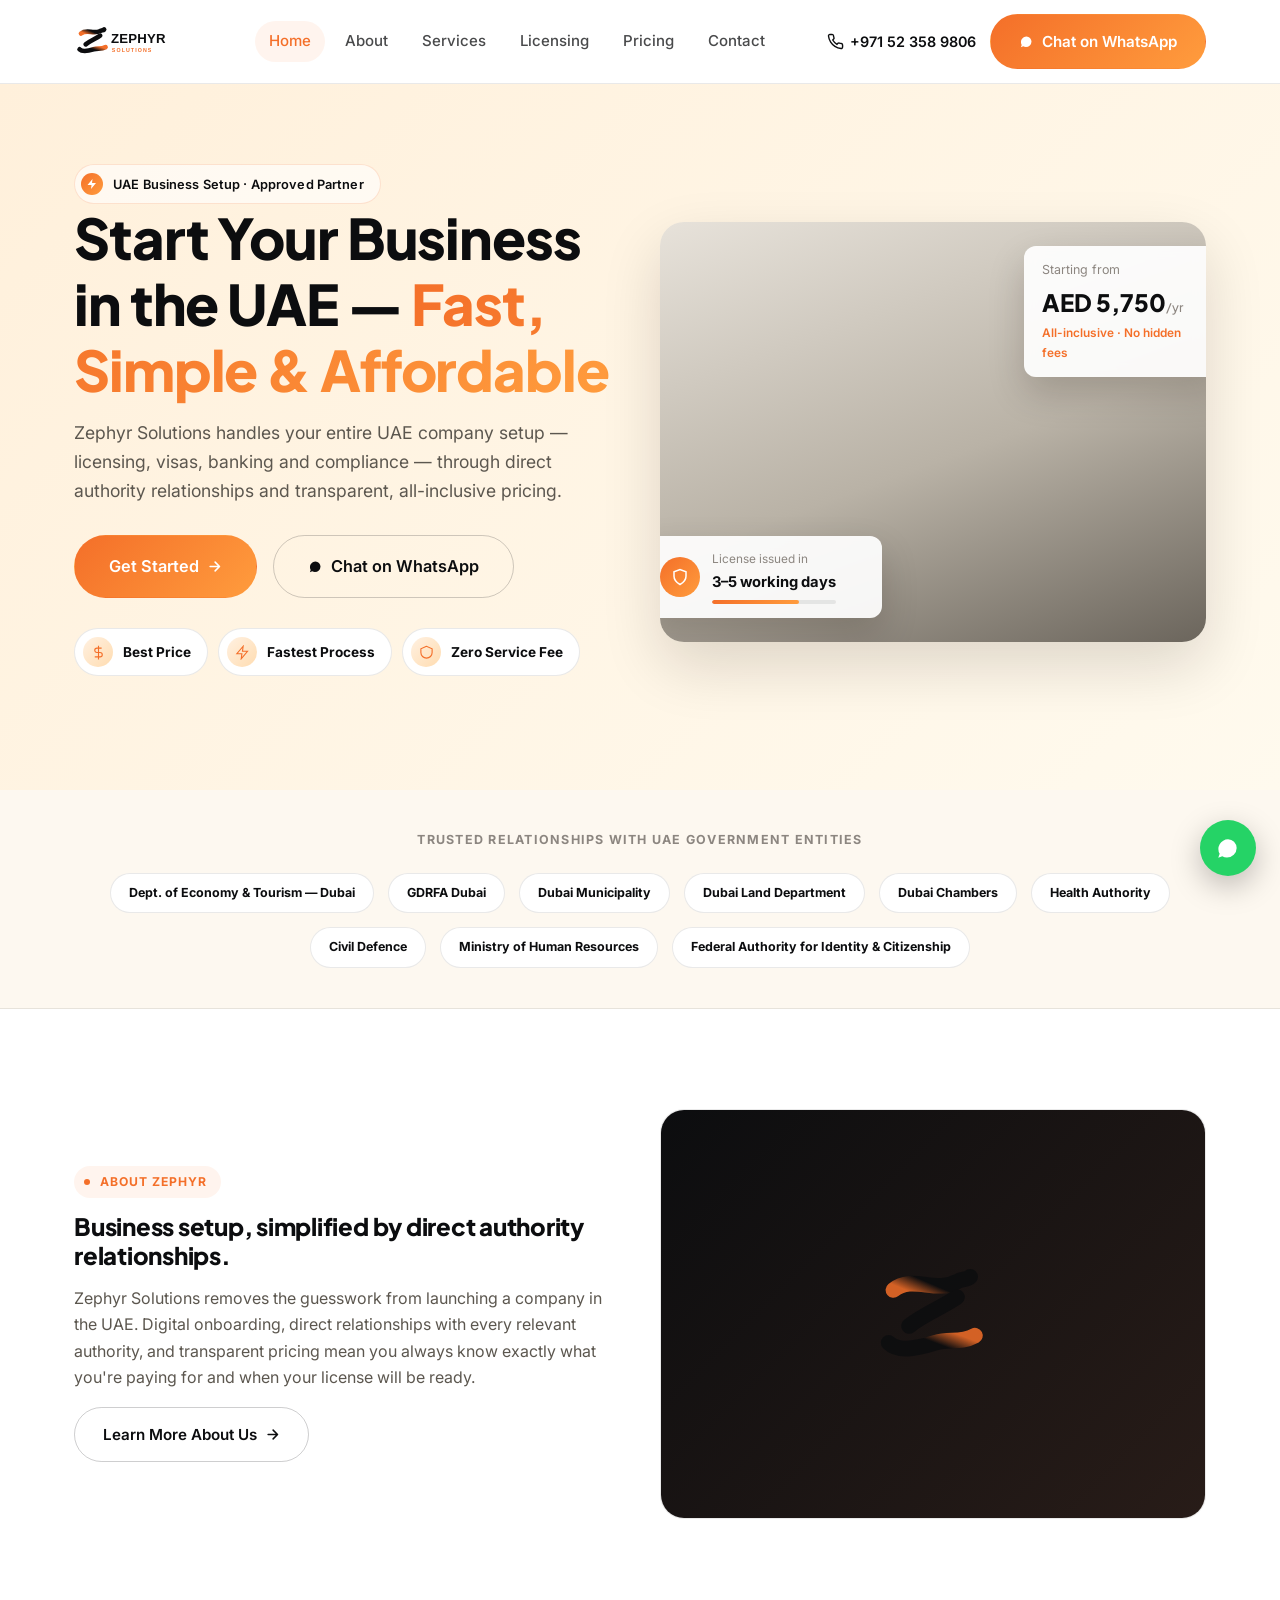
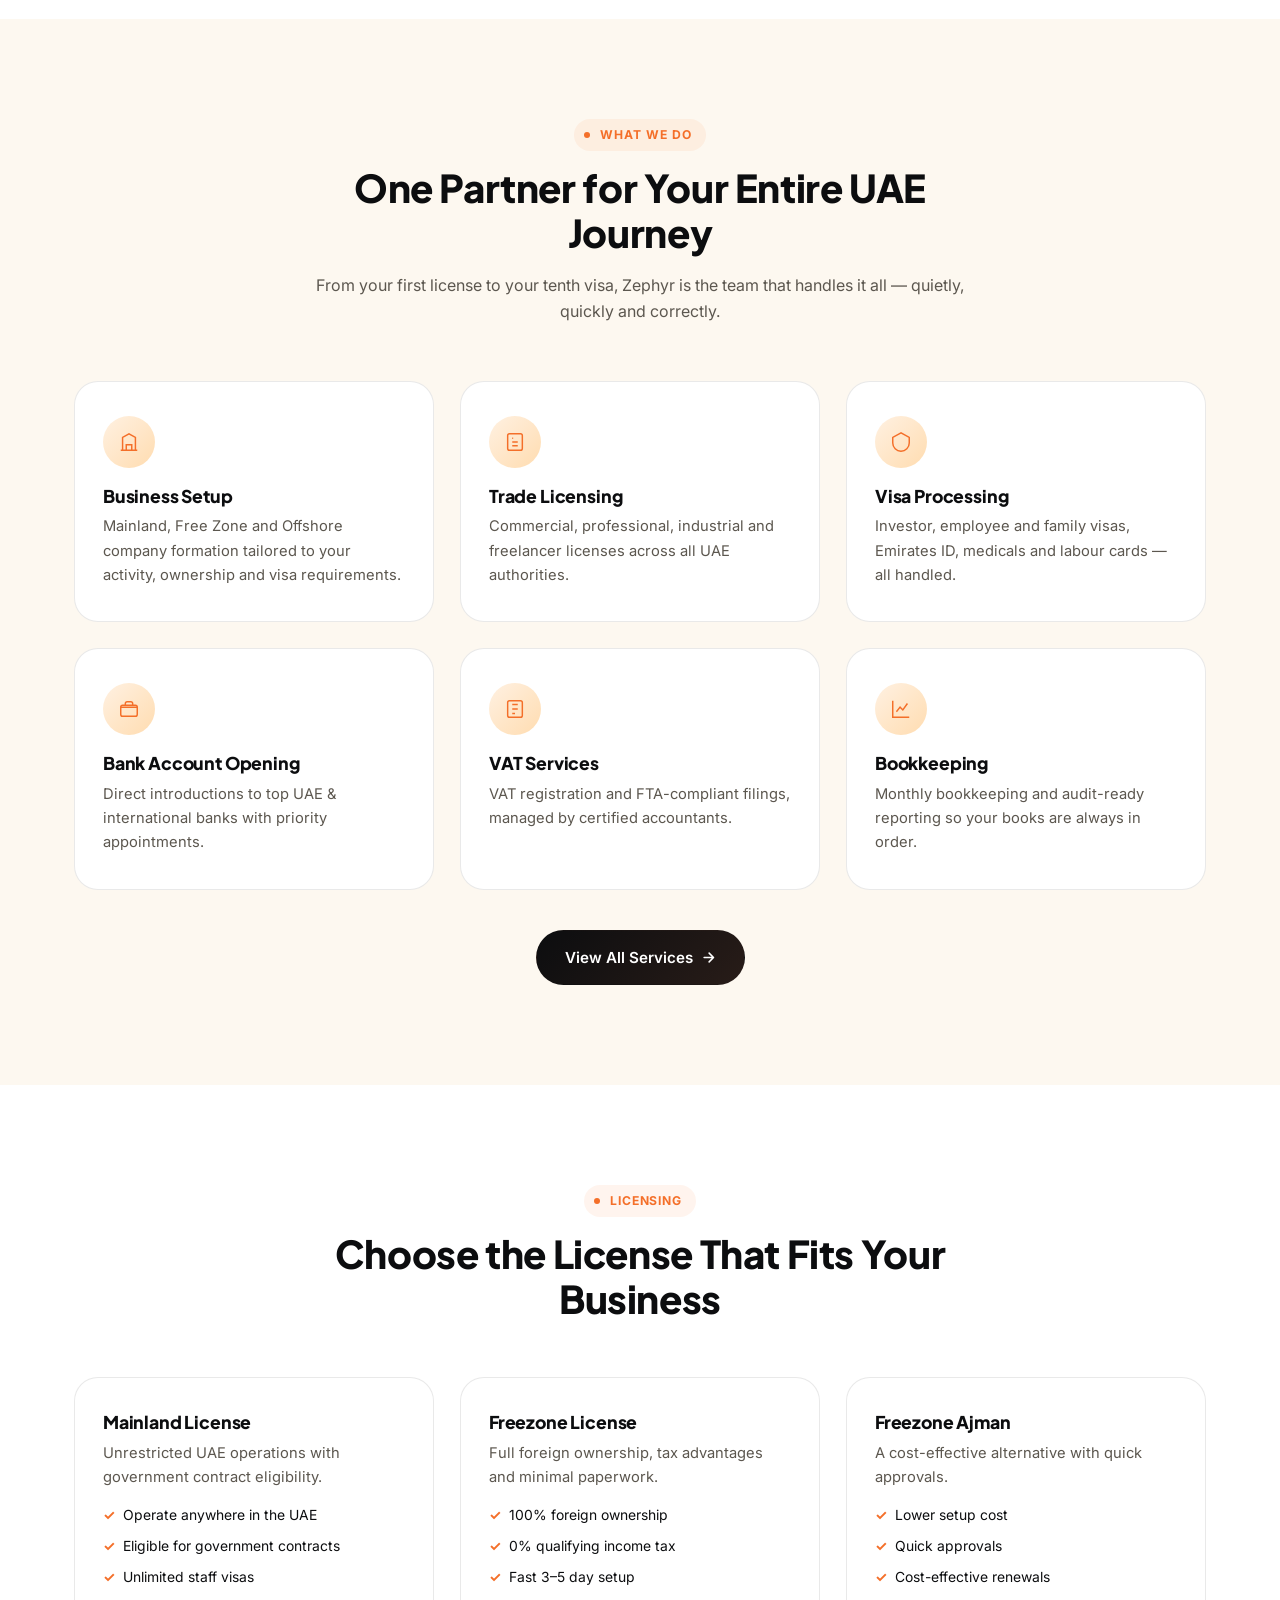
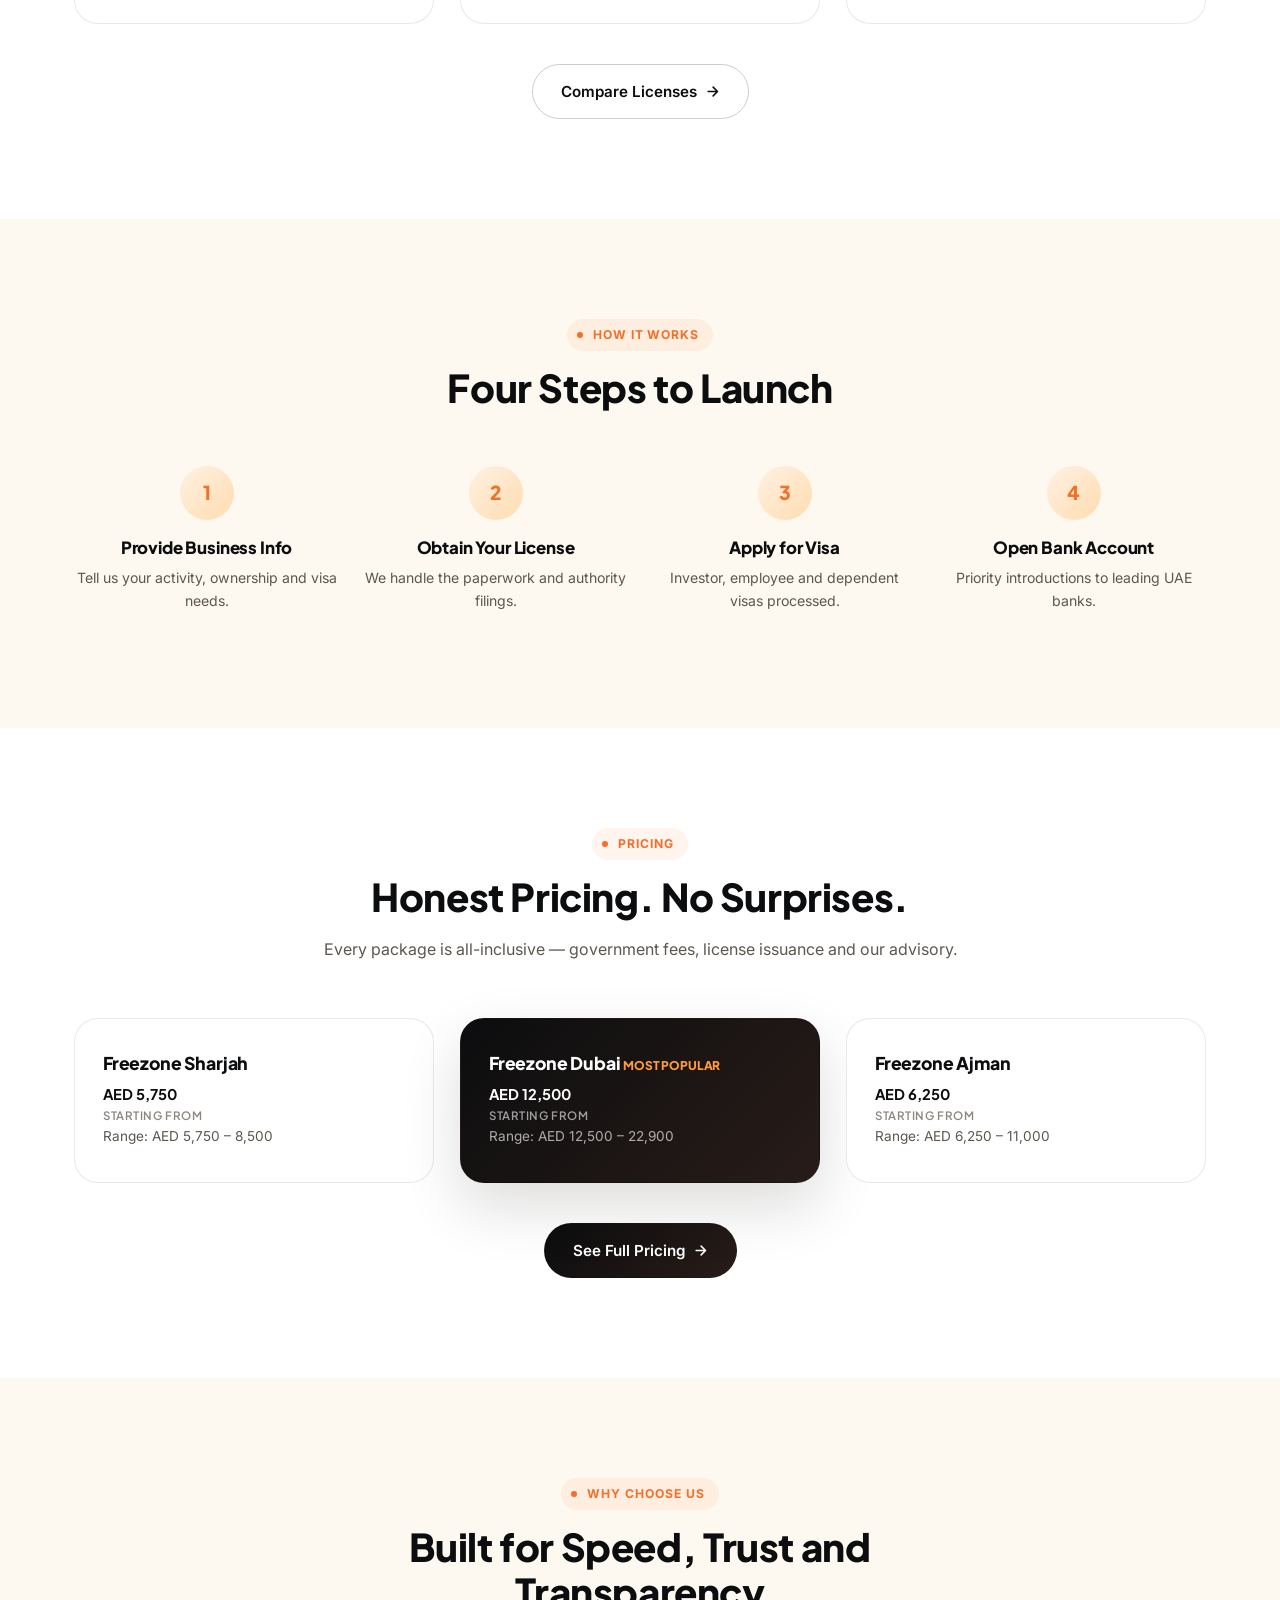
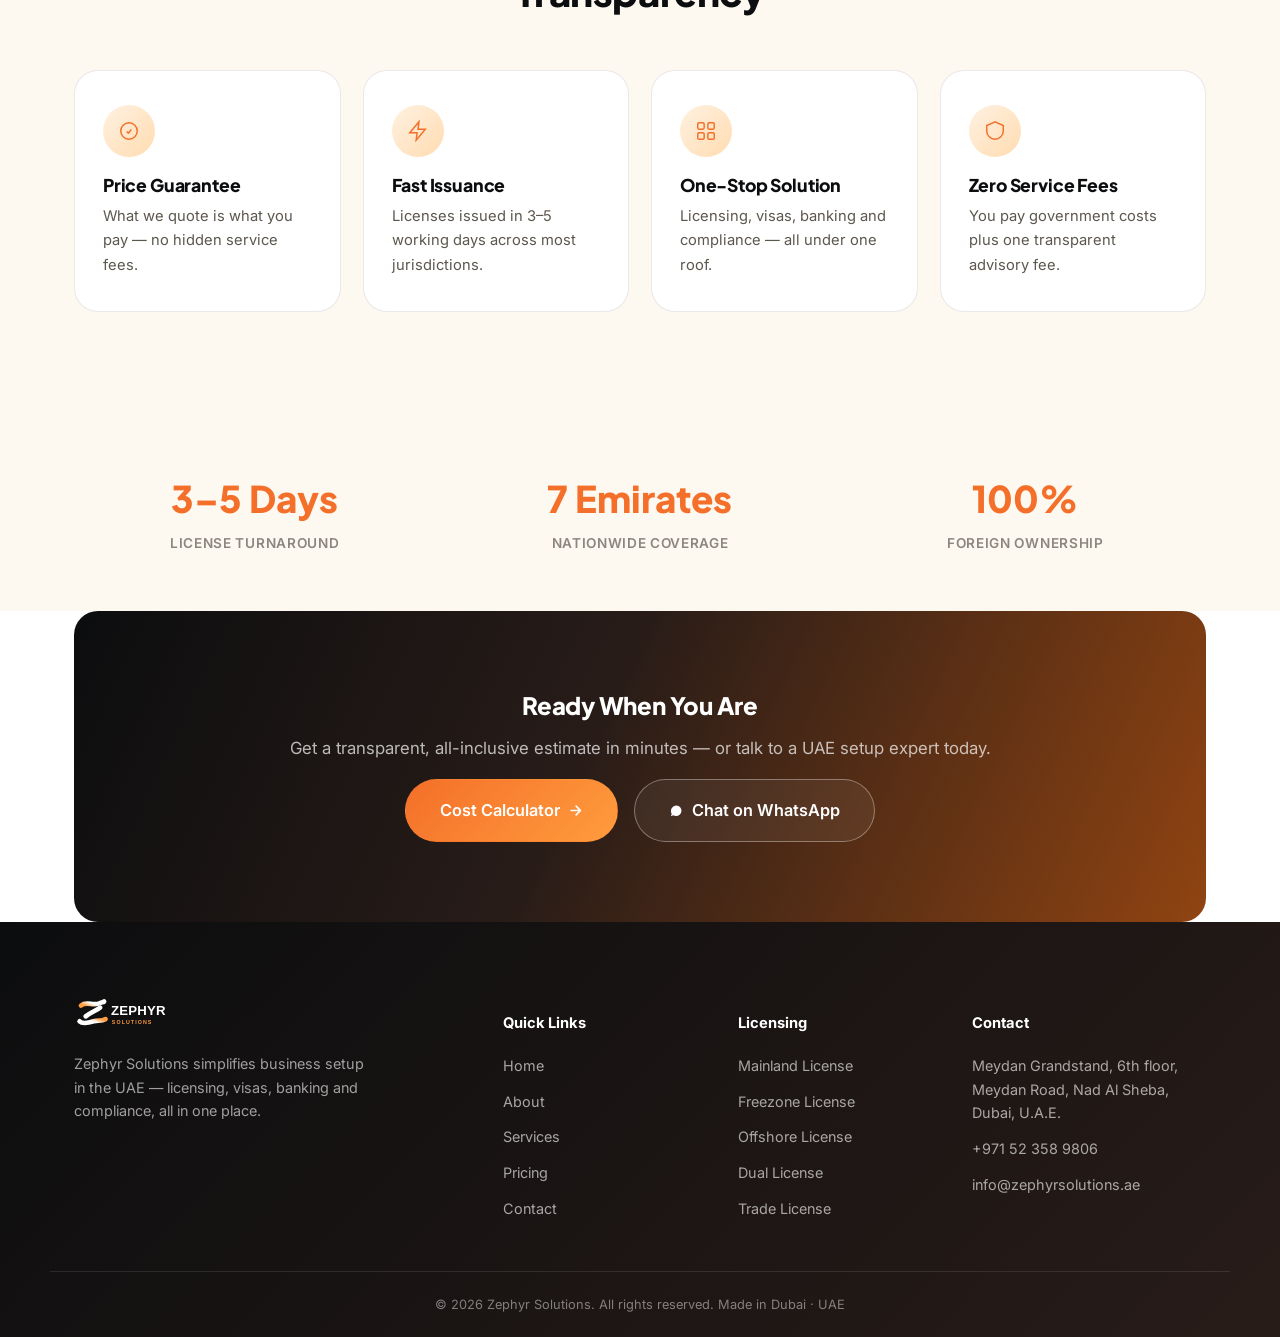
==== commit b5501d61: "Polish pass: icon buttons/badges, eyebrow-style pills, closer Z logo" ====
--- a/index.html
+++ b/index.html
@@ -29,7 +29,7 @@
         <svg viewBox="0 0 24 24" fill="none" stroke="currentColor" stroke-width="2"><path d="M22 16.92v3a2 2 0 0 1-2.18 2 19.79 19.79 0 0 1-8.63-3.07 19.5 19.5 0 0 1-6-6 19.79 19.79 0 0 1-3.07-8.67A2 2 0 0 1 4.11 2h3a2 2 0 0 1 2 1.72c.127.96.361 1.903.7 2.81a2 2 0 0 1-.45 2.11L8.09 9.91a16 16 0 0 0 6 6l1.27-1.27a2 2 0 0 1 2.11-.45c.907.339 1.85.573 2.81.7A2 2 0 0 1 22 16.92z"/></svg>
         <span>+971 52 358 9806</span>
       </a>
-      <a href="https://wa.me/971523589806" target="_blank" rel="noopener" class="btn btn-gold">Chat on WhatsApp</a>
+      <a href="https://wa.me/971523589806" target="_blank" rel="noopener" class="btn-whatsapp btn btn-gold">Chat on WhatsApp</a>
       <button class="nav-toggle" id="navToggle" aria-label="Toggle menu" aria-expanded="false"><span></span><span></span><span></span></button>
     </div>
   </div>
@@ -40,17 +40,17 @@
   <section class="page-hero">
     <div class="container hero-inner grid-2">
       <div>
-        <span class="pill">UAE Business Setup · Approved Partner</span>
+        <span class="pill pill--icon"><span class="pill-icon-badge"><svg viewBox="0 0 24 24" fill="currentColor"><path d="M13 2 3 14h8l-1 8 10-12h-8l1-8Z"/></svg></span>UAE Business Setup · Approved Partner</span>
         <h1>Start Your Business in the UAE — <span class="accent-text">Fast, Simple &amp; Affordable</span></h1>
         <p class="hero-sub">Zephyr Solutions handles your entire UAE company setup — licensing, visas, banking and compliance — through direct authority relationships and transparent, all-inclusive pricing.</p>
         <div class="hero-cta">
           <a href="contact.html" class="btn btn-gold btn-lg">Get Started</a>
-          <a href="https://wa.me/971523589806" target="_blank" rel="noopener" class="btn btn-outline btn-lg">Chat on WhatsApp</a>
+          <a href="https://wa.me/971523589806" target="_blank" rel="noopener" class="btn-whatsapp btn btn-outline btn-lg">Chat on WhatsApp</a>
         </div>
         <div class="hero-badges" style="margin-top:30px;">
-          <span class="pill">Best Price</span>
-          <span class="pill">Fastest Process</span>
-          <span class="pill">Zero Service Fee</span>
+          <span class="feature-badge"><span class="feature-badge-icon"><svg viewBox="0 0 24 24" fill="none" stroke="currentColor" stroke-width="1.8"><path d="M12 1v22M17 5H9.5a3.5 3.5 0 0 0 0 7h5a3.5 3.5 0 0 1 0 7H6"/></svg></span>Best Price</span>
+          <span class="feature-badge"><span class="feature-badge-icon"><svg viewBox="0 0 24 24" fill="none" stroke="currentColor" stroke-width="1.8"><path d="M13 2 3 14h8l-1 8 10-12h-8l1-8Z"/></svg></span>Fastest Process</span>
+          <span class="feature-badge"><span class="feature-badge-icon"><svg viewBox="0 0 24 24" fill="none" stroke="currentColor" stroke-width="1.8"><path d="M12 2 3 6v6c0 5 4 9 9 9s9-4 9-9V6Z"/></svg></span>Zero Service Fee</span>
         </div>
       </div>
       <div class="hero-visual">
@@ -309,7 +309,7 @@
       <p>Get a transparent, all-inclusive estimate in minutes — or talk to a UAE setup expert today.</p>
       <div class="hero-cta">
         <a href="pricing.html" class="btn btn-gold btn-lg">Cost Calculator</a>
-        <a href="https://wa.me/971523589806" target="_blank" rel="noopener" class="btn btn-outline-light btn-lg">Chat on WhatsApp</a>
+        <a href="https://wa.me/971523589806" target="_blank" rel="noopener" class="btn-whatsapp btn btn-outline-light btn-lg">Chat on WhatsApp</a>
       </div>
     </div>
   </section>
--- a/css/style.css
+++ b/css/style.css
@@ -61,6 +61,18 @@
 .btn-outline-light:hover { border-color: var(--gold-light); color: var(--gold-light); background: rgba(255,156,61,0.1); }
 .btn-lg { padding: 17px 34px; font-size: 1.02rem; }
 .btn-block { width: 100%; }
+.btn:not(.btn-whatsapp)::after {
+  content: ""; width: 15px; height: 15px; flex-shrink: 0; background-color: currentColor;
+  -webkit-mask: url("data:image/svg+xml,%3Csvg xmlns='http://www.w3.org/2000/svg' viewBox='0 0 24 24' fill='none' stroke='black' stroke-width='2.5' stroke-linecap='round' stroke-linejoin='round'%3E%3Cpath d='M5 12h14M13 5l7 7-7 7'/%3E%3C/svg%3E") no-repeat center / contain;
+  mask: url("data:image/svg+xml,%3Csvg xmlns='http://www.w3.org/2000/svg' viewBox='0 0 24 24' fill='none' stroke='black' stroke-width='2.5' stroke-linecap='round' stroke-linejoin='round'%3E%3Cpath d='M5 12h14M13 5l7 7-7 7'/%3E%3C/svg%3E") no-repeat center / contain;
+  transition: transform 0.2s ease;
+}
+.btn:not(.btn-whatsapp):hover::after { transform: translateX(3px); }
+.btn-whatsapp::before {
+  content: ""; width: 15px; height: 15px; flex-shrink: 0; background-color: currentColor;
+  -webkit-mask: url("data:image/svg+xml,%3Csvg xmlns='http://www.w3.org/2000/svg' viewBox='0 0 24 24' fill='black'%3E%3Cpath d='M17.6 6.32A8.86 8.86 0 0 0 12.05 4a8.94 8.94 0 0 0-7.75 13.4L3 21l3.72-1.28a8.9 8.9 0 0 0 4.32 1.1h.01A8.94 8.94 0 0 0 20 12.02a8.86 8.86 0 0 0-2.4-5.7Z'/%3E%3C/svg%3E") no-repeat center / contain;
+  mask: url("data:image/svg+xml,%3Csvg xmlns='http://www.w3.org/2000/svg' viewBox='0 0 24 24' fill='black'%3E%3Cpath d='M17.6 6.32A8.86 8.86 0 0 0 12.05 4a8.94 8.94 0 0 0-7.75 13.4L3 21l3.72-1.28a8.9 8.9 0 0 0 4.32 1.1h.01A8.94 8.94 0 0 0 20 12.02a8.86 8.86 0 0 0-2.4-5.7Z'/%3E%3C/svg%3E") no-repeat center / contain;
+}
 
 /* ===================== HEADER ===================== */
 .site-header {
@@ -107,6 +119,27 @@
   border: 1px solid rgba(244,111,41,0.18); background: rgba(255,255,255,0.6);
   color: var(--navy); padding: 8px 16px; border-radius: 999px; font-size: 0.8rem; font-weight: 600; letter-spacing: 0.01em;
 }
+.pill--label {
+  background: var(--white); border-color: var(--border); color: var(--gold);
+  font-weight: 700; letter-spacing: 0.08em; text-transform: uppercase; font-size: 0.72rem; gap: 8px;
+}
+.pill--label::before { content: ""; width: 6px; height: 6px; border-radius: 50%; background: var(--gold); flex-shrink: 0; }
+.pill--icon { gap: 10px; padding-left: 6px; }
+.pill-icon-badge {
+  width: 22px; height: 22px; border-radius: 50%; background: var(--gold-grad);
+  display: flex; align-items: center; justify-content: center; flex-shrink: 0; color: #fff;
+}
+.pill-icon-badge svg { width: 12px; height: 12px; }
+.feature-badge {
+  display: inline-flex; align-items: center; gap: 10px;
+  border: 1px solid var(--border); background: var(--white);
+  padding: 8px 16px 8px 8px; border-radius: 999px; font-size: 0.85rem; font-weight: 700; color: var(--navy);
+}
+.feature-badge-icon {
+  width: 30px; height: 30px; border-radius: 50%; background: var(--peach-tint);
+  display: flex; align-items: center; justify-content: center; flex-shrink: 0; color: var(--gold);
+}
+.feature-badge-icon svg { width: 15px; height: 15px; }
 .page-hero h1 { color: var(--navy); font-size: clamp(2.2rem, 4.5vw, 3.5rem); letter-spacing: -0.02em; max-width: 780px; }
 .accent-text { background: var(--gold-grad); -webkit-background-clip: text; background-clip: text; color: transparent; }
 .hero-sub { color: var(--grey); font-size: 1.1rem; max-width: 640px; margin-bottom: 30px; }
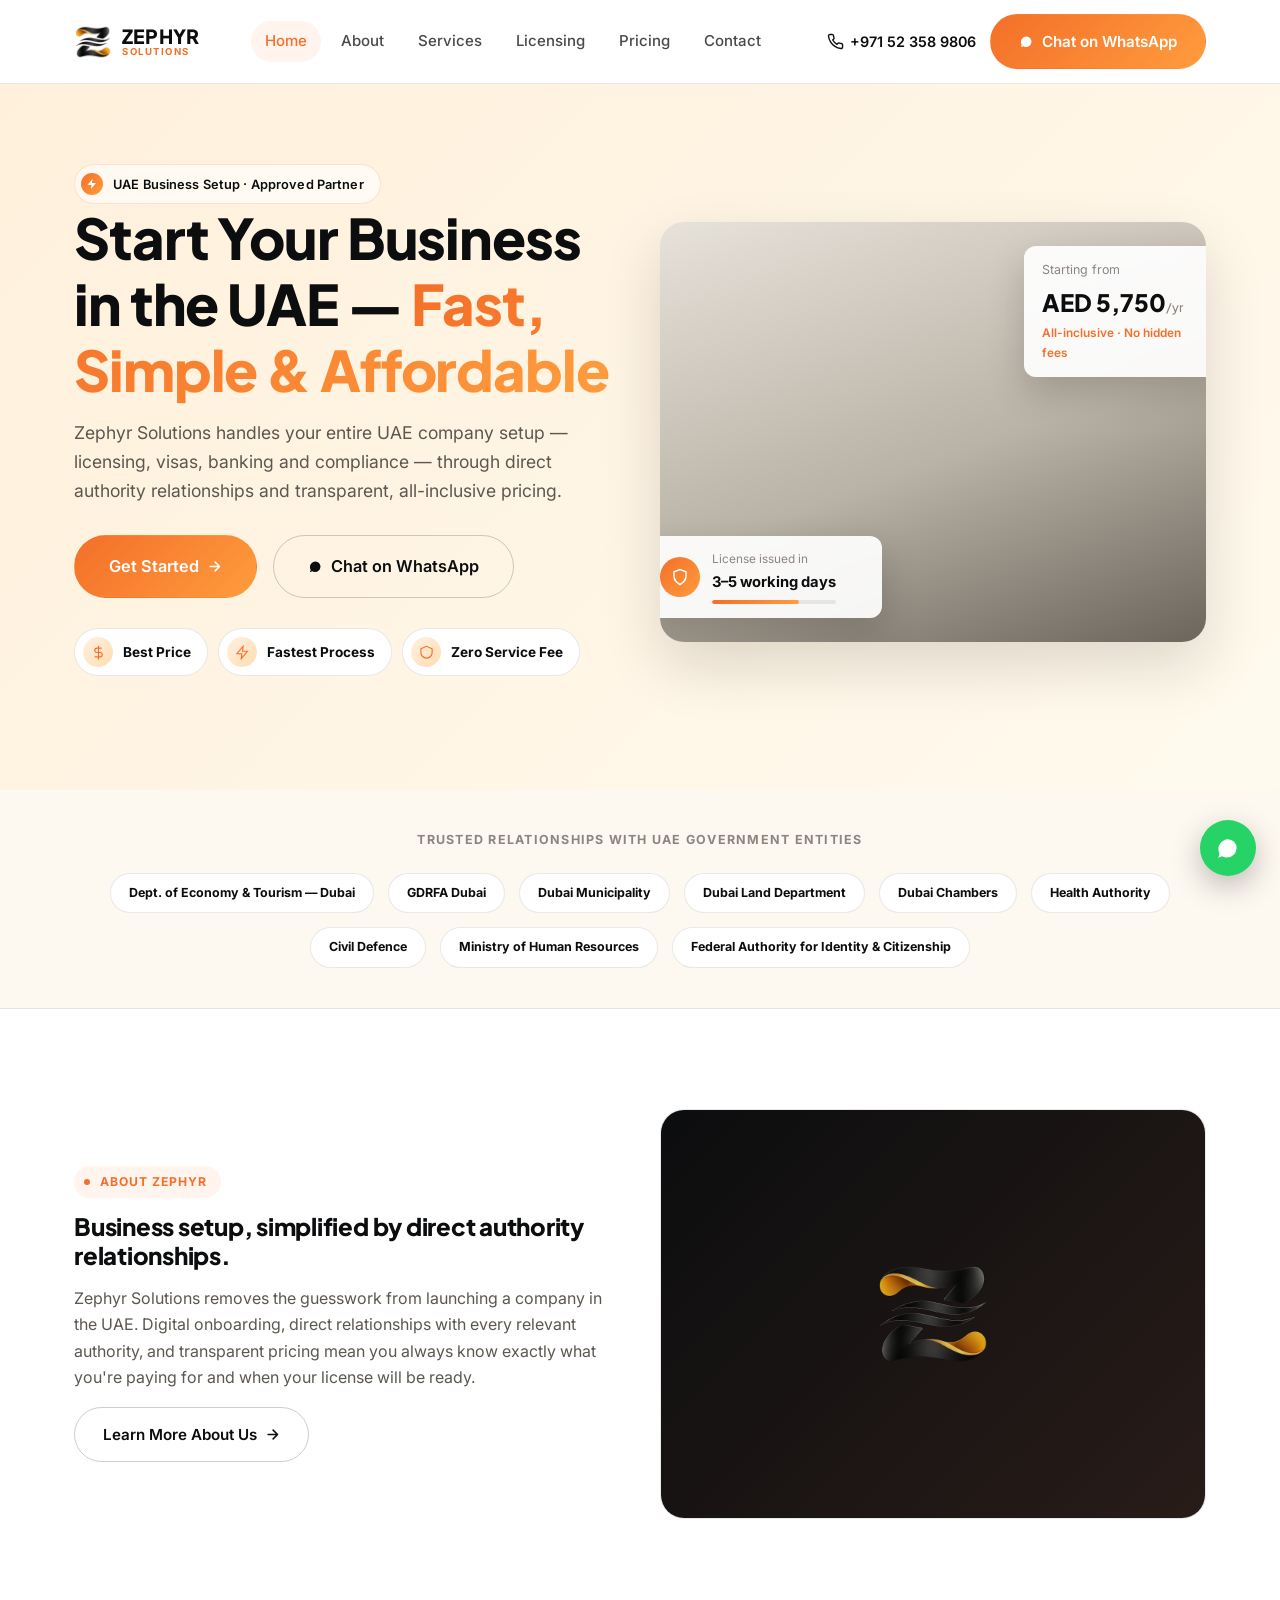
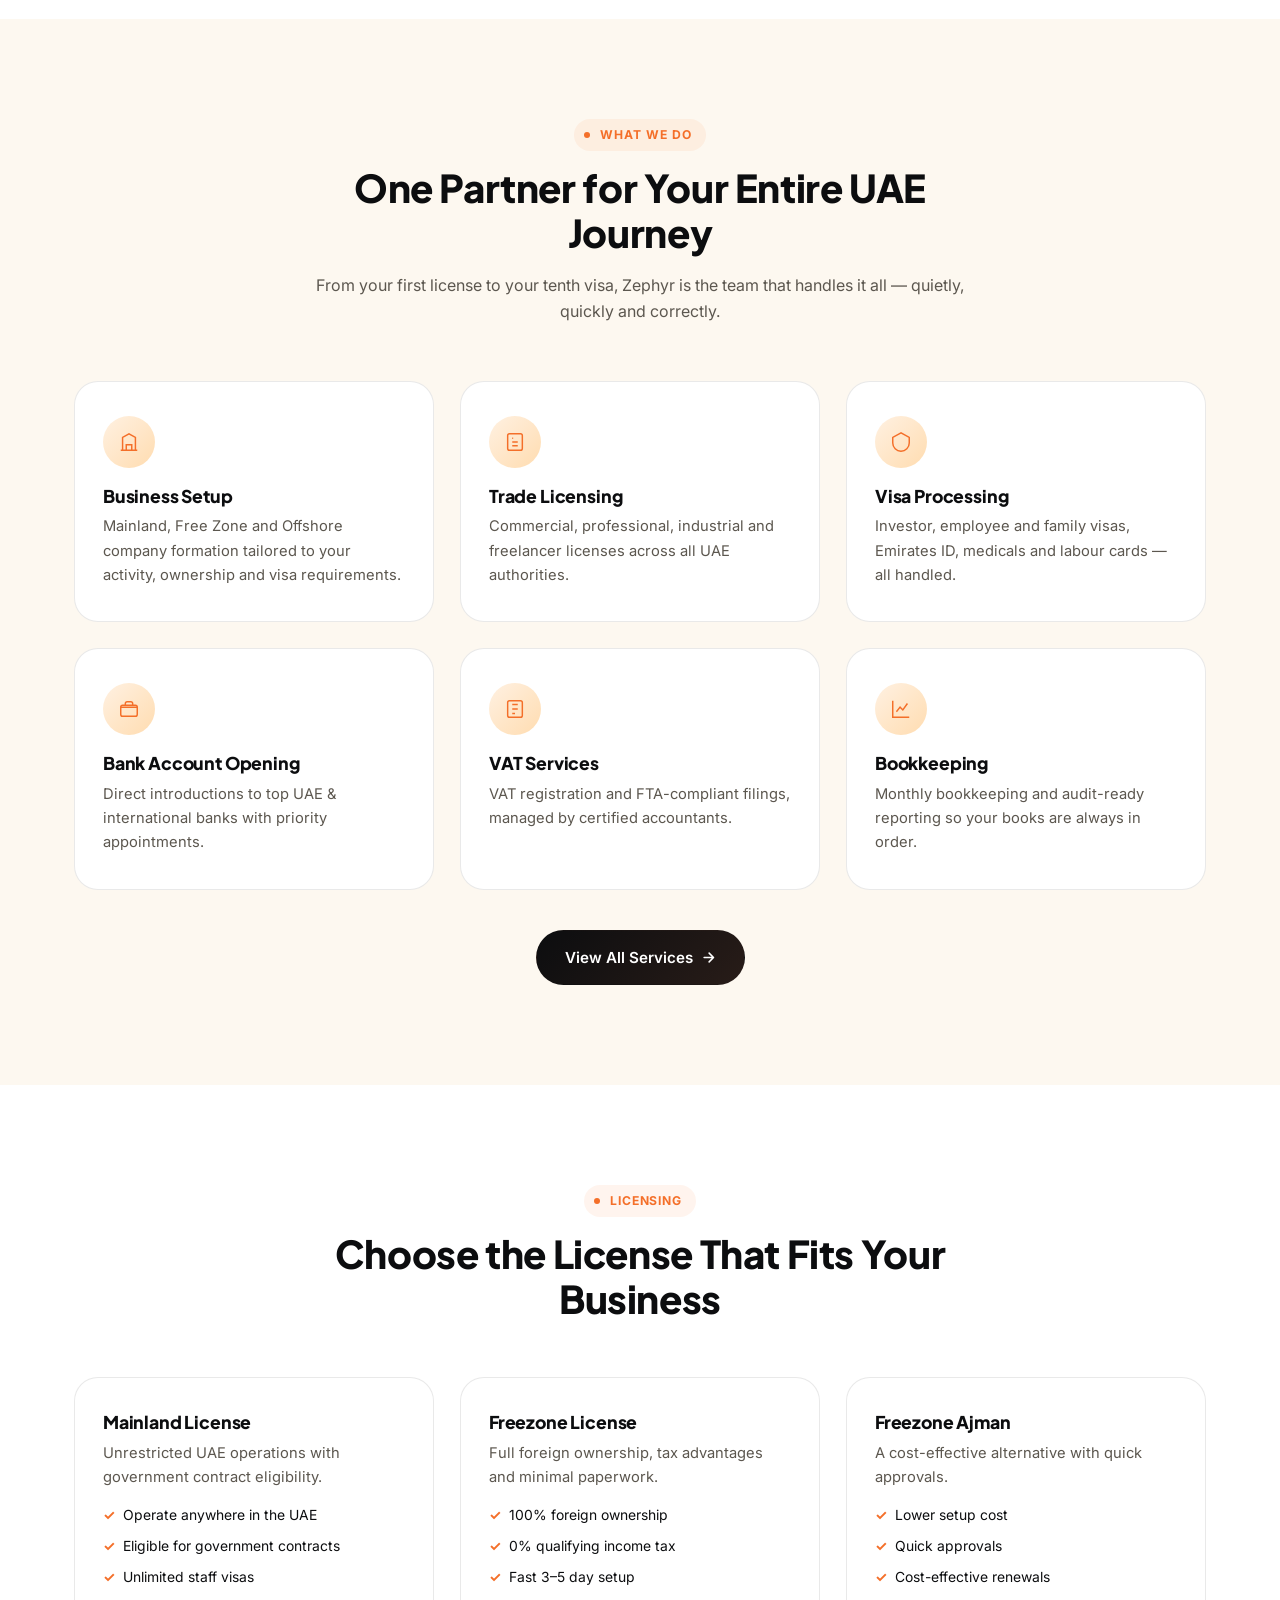
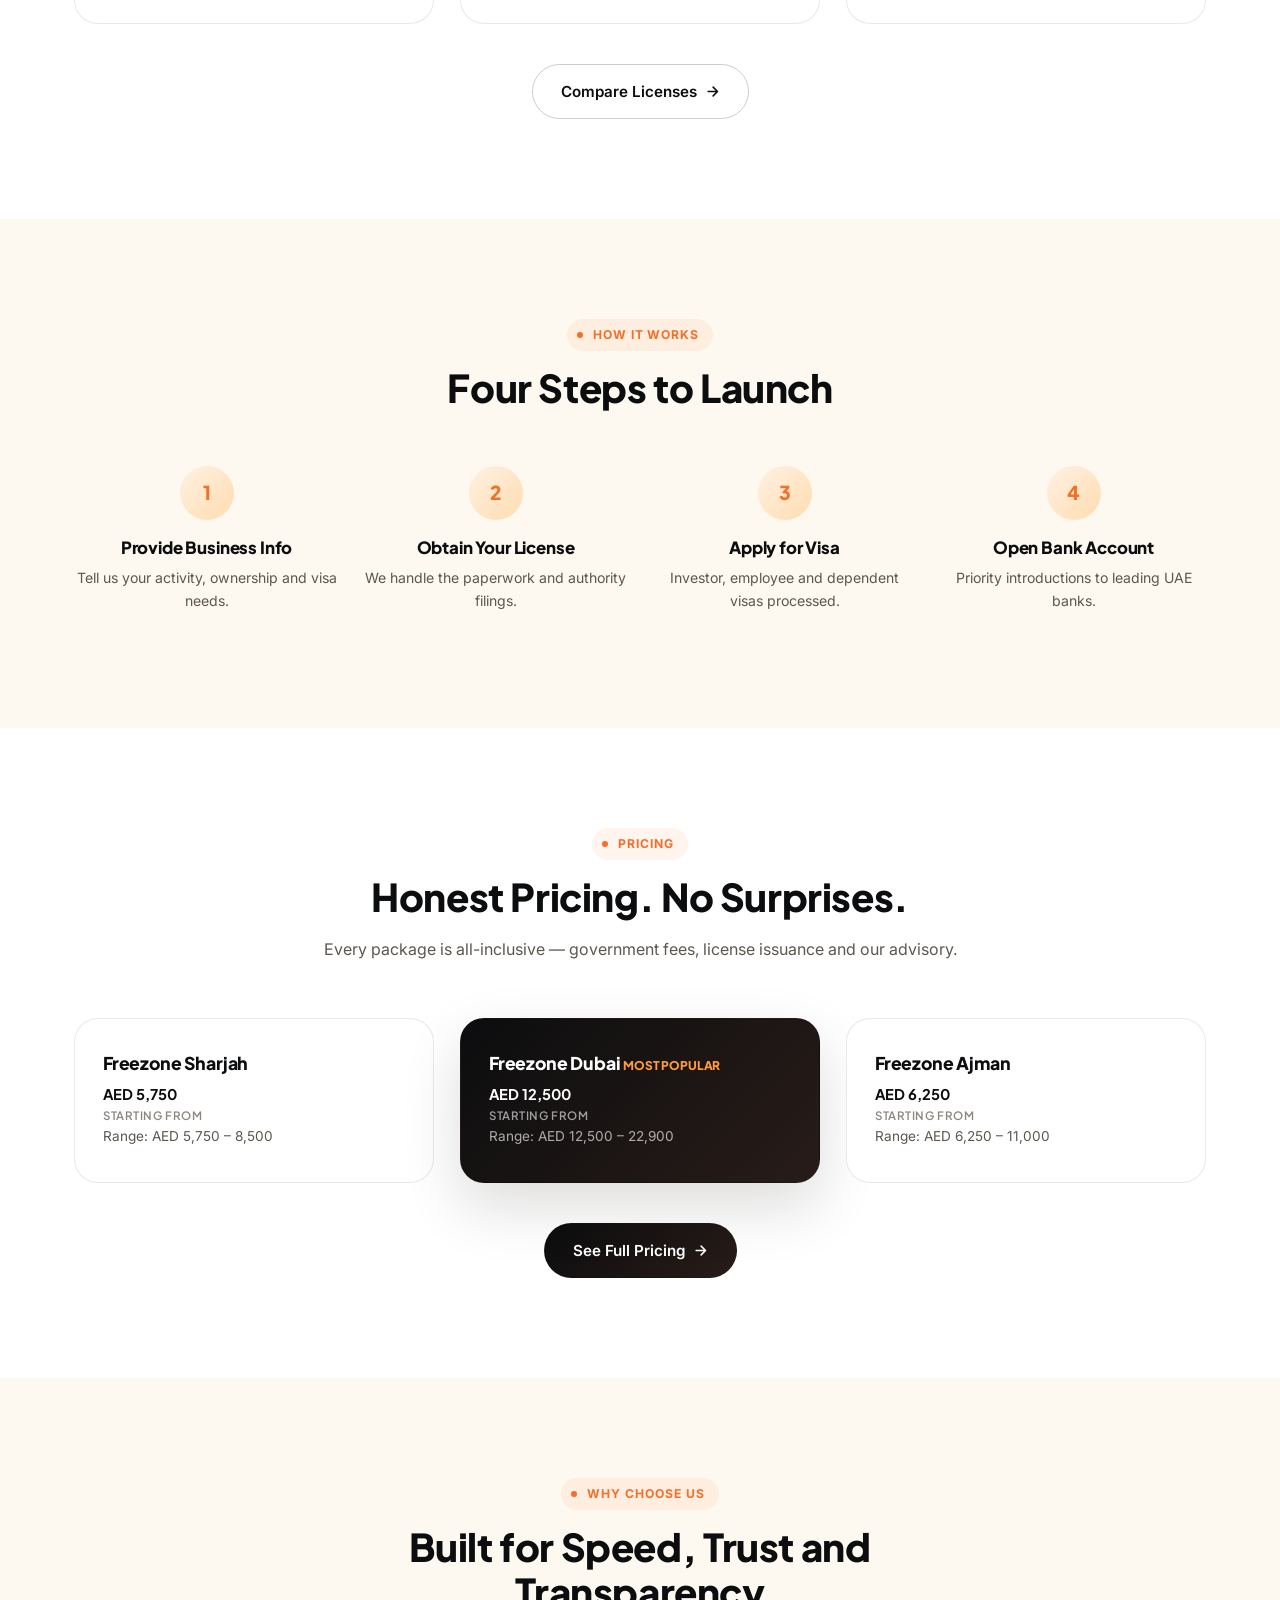
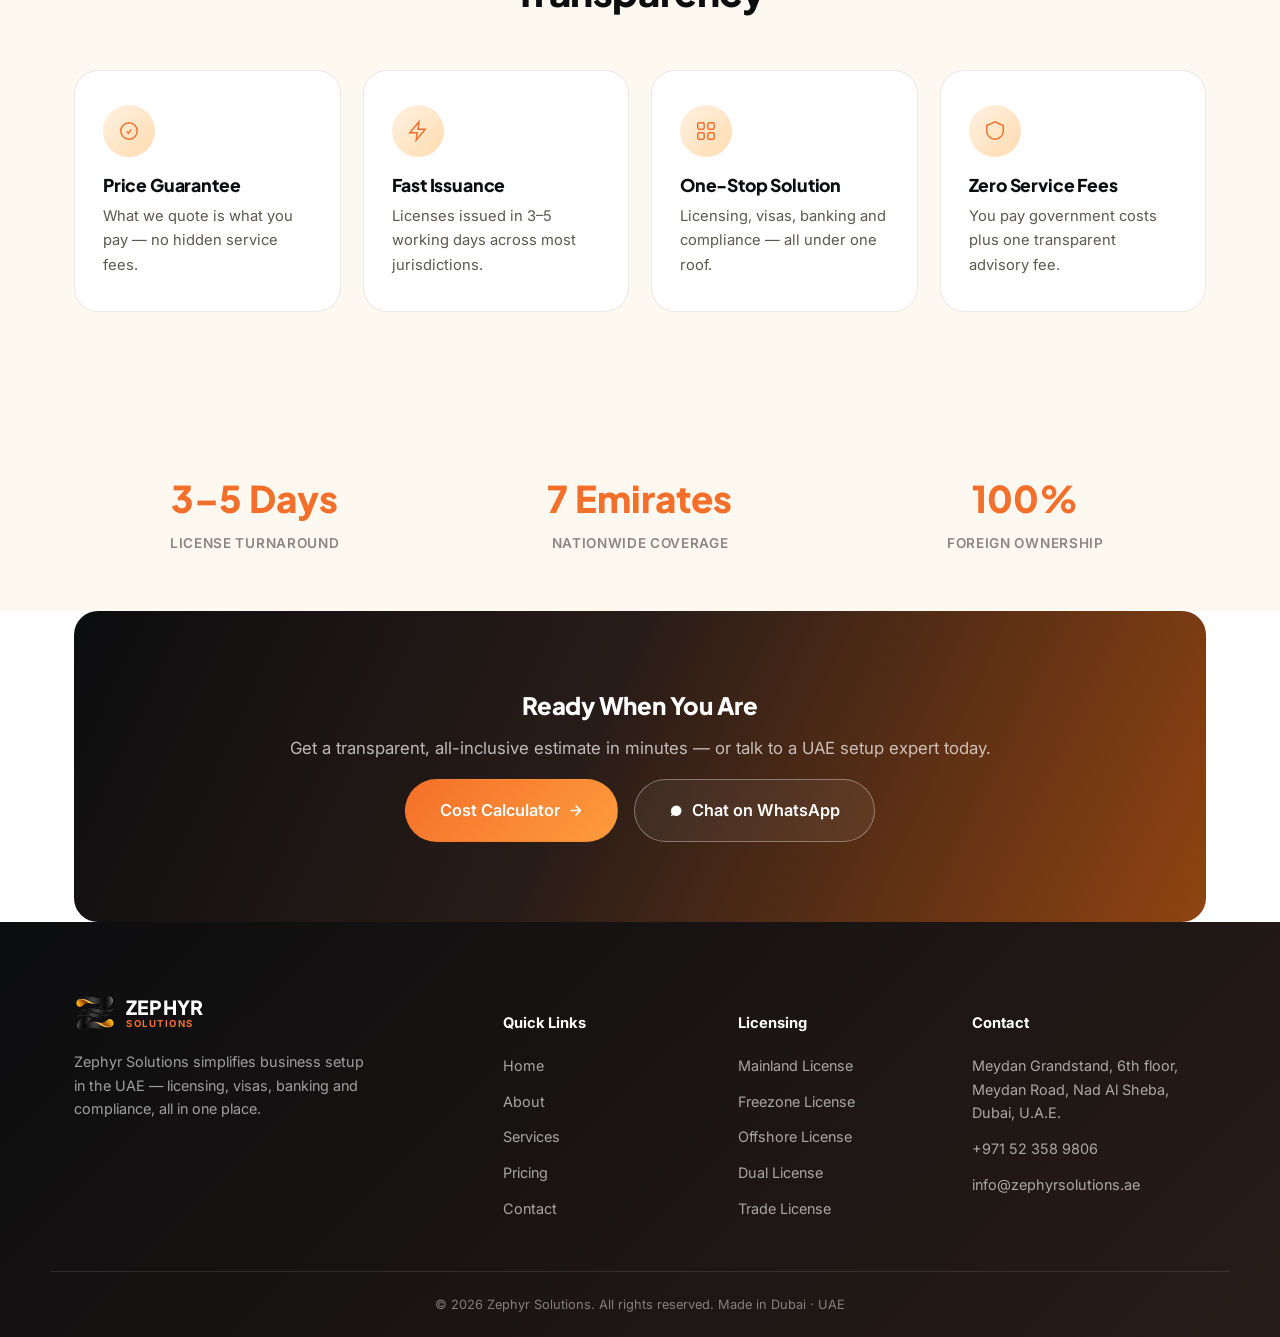
==== commit 4a7aadea: "Use real logo: background removed, icon+typeset lockup for header/footer legibility" ====
--- a/index.html
+++ b/index.html
@@ -5,7 +5,7 @@
 <meta name="viewport" content="width=device-width, initial-scale=1.0">
 <title>Zephyr Solutions | Start Your Business in the UAE</title>
 <meta name="description" content="Start your business in the UAE with Zephyr Solutions. Company formation, licensing, visas, banking and compliance — fast, transparent and fully managed.">
-<link rel="icon" type="image/svg+xml" href="assets/img/icon-mark.svg">
+<link rel="icon" type="image/png" href="assets/img/icon-mark.png">
 <link rel="preconnect" href="https://fonts.googleapis.com">
 <link rel="preconnect" href="https://fonts.gstatic.com" crossorigin>
 <link href="https://fonts.googleapis.com/css2?family=Plus+Jakarta+Sans:wght@700;800&family=Inter:wght@400;500;600;700&display=swap" rel="stylesheet">
@@ -15,7 +15,7 @@
 
 <header class="site-header" id="header">
   <div class="container header-inner">
-    <a href="index.html" class="brand"><img src="assets/img/logo-horizontal.svg" alt="Zephyr Solutions" class="brand-logo"></a>
+    <a href="index.html" class="brand"><img src="assets/img/icon-mark.png" alt="" class="brand-icon"><span class="brand-text"><strong>ZEPHYR</strong><small>SOLUTIONS</small></span></a>
     <nav class="main-nav" id="mainNav">
       <a href="index.html" class="active">Home</a>
       <a href="about.html">About</a>
@@ -103,7 +103,7 @@
       <div class="reveal">
         <div class="card" style="padding:0; overflow:hidden;">
           <div style="aspect-ratio:4/3; background:var(--ink-grad); display:flex; align-items:center; justify-content:center;">
-            <img src="assets/img/icon-mark.svg" alt="" style="width:22%; opacity:0.85;">
+            <img src="assets/img/icon-mark.png" alt="" style="width:22%; opacity:0.85;">
           </div>
         </div>
       </div>
@@ -318,7 +318,7 @@
 <footer class="site-footer">
   <div class="container footer-grid">
     <div class="footer-brand">
-      <img src="assets/img/logo-horizontal-light.svg" alt="Zephyr Solutions" class="brand-logo">
+      <a href="index.html" class="brand"><img src="assets/img/icon-mark.png" alt="" class="brand-icon"><span class="brand-text"><strong>ZEPHYR</strong><small>SOLUTIONS</small></span></a>
       <p>Zephyr Solutions simplifies business setup in the UAE — licensing, visas, banking and compliance, all in one place.</p>
     </div>
     <div class="footer-links">
--- a/css/style.css
+++ b/css/style.css
@@ -82,7 +82,14 @@
   border-bottom: 1px solid var(--border);
 }
 .header-inner { display: flex; align-items: center; justify-content: space-between; padding: 14px 24px; gap: 20px; }
-.brand-logo { height: 44px; width: auto; }
+.brand { display: flex; align-items: center; gap: 10px; flex-shrink: 0; }
+.brand-icon { height: 38px; width: auto; }
+.brand-text { display: flex; flex-direction: column; line-height: 1.05; }
+.brand-text strong { font-family: var(--font-head); font-weight: 800; font-size: 1.22rem; letter-spacing: 0.01em; color: var(--navy); }
+.brand-text small { font-family: var(--font-body); font-weight: 700; font-size: 0.6rem; letter-spacing: 0.16em; color: var(--gold); margin-top: 1px; }
+.footer-brand .brand { margin-bottom: 4px; }
+.footer-brand .brand-icon { height: 42px; }
+.footer-brand .brand-text strong { color: var(--white); }
 .main-nav { display: flex; gap: 6px; flex: 1; justify-content: center; }
 .main-nav a {
   position: relative; color: var(--navy); font-weight: 500; font-size: 0.94rem; opacity: 0.75;
@@ -358,3 +365,10 @@
     box-shadow: 0 20px 40px rgba(0,0,0,0.1);
   }
 }
+
+@media (max-width: 480px) {
+  .header-call { display: none; }
+  .header-actions .btn-gold { display: none; }
+  .brand-icon { height: 32px; }
+  .brand-text strong { font-size: 1.05rem; }
+}
